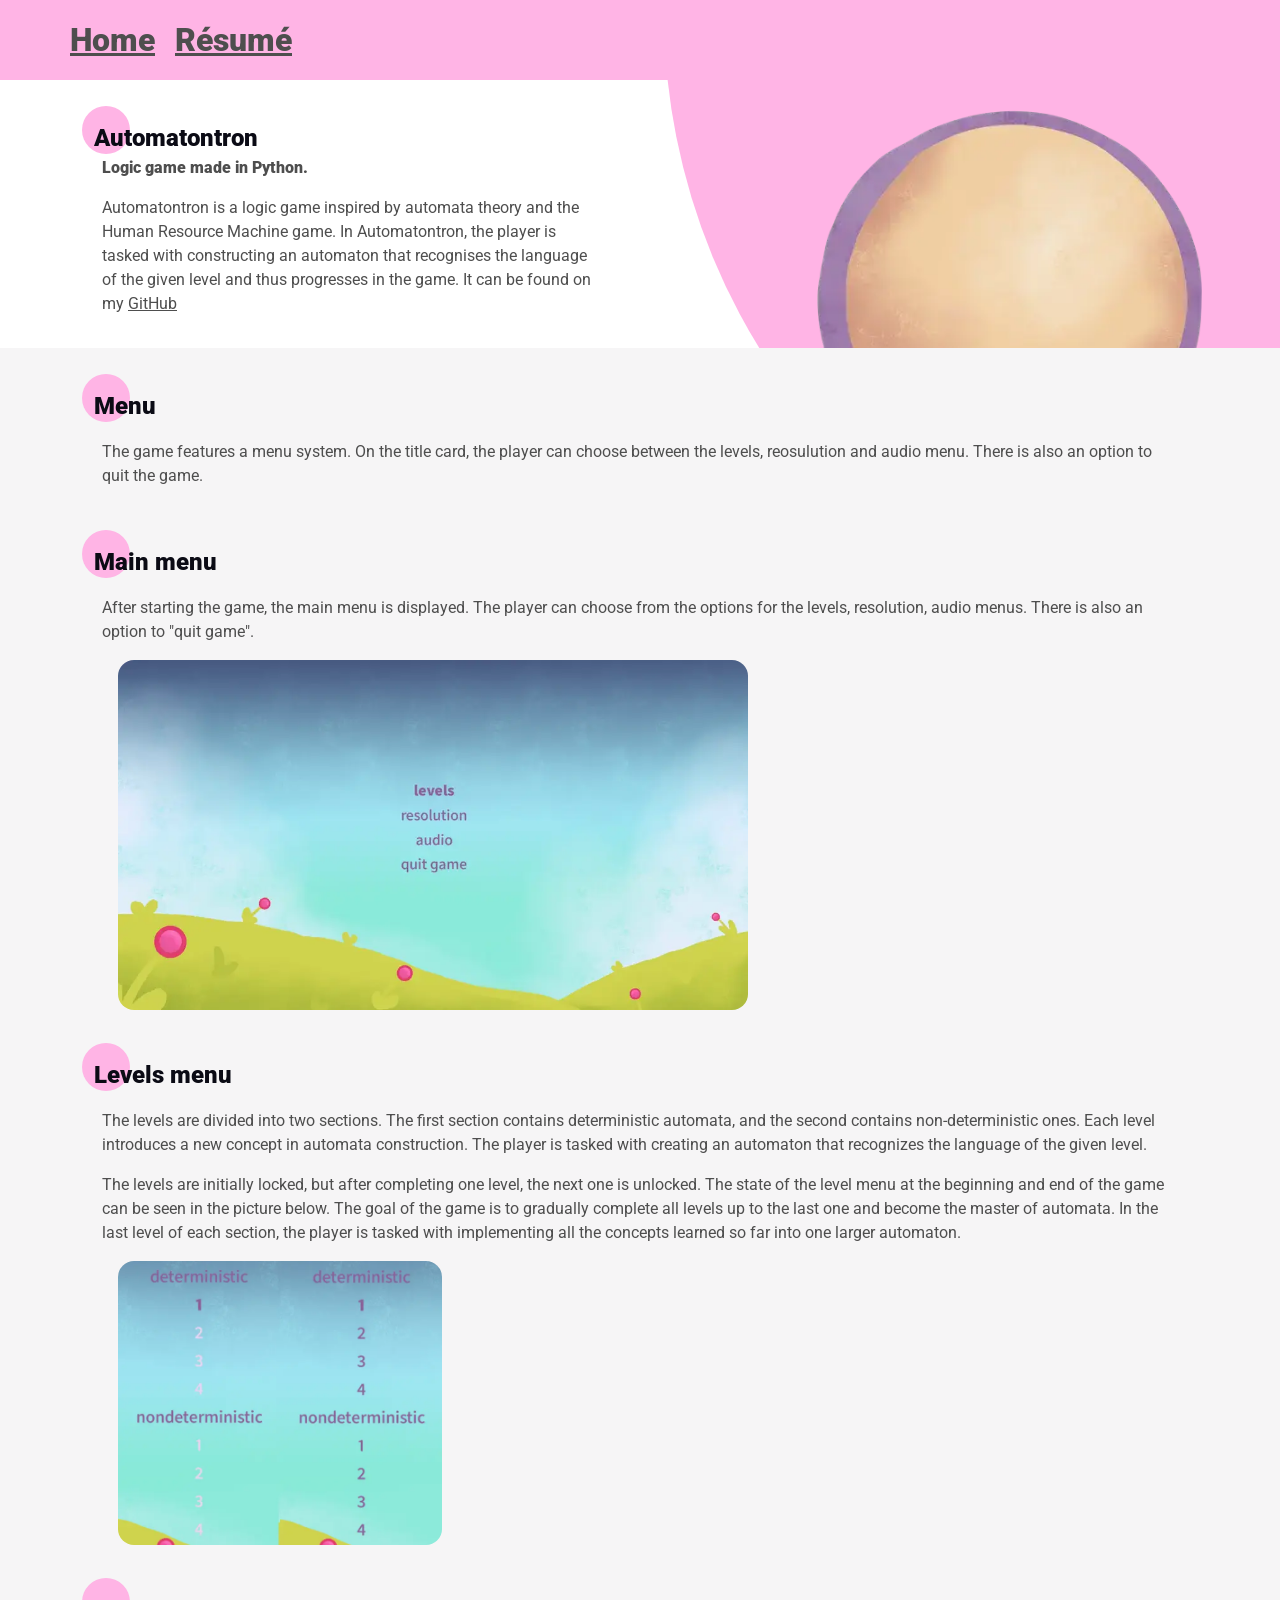
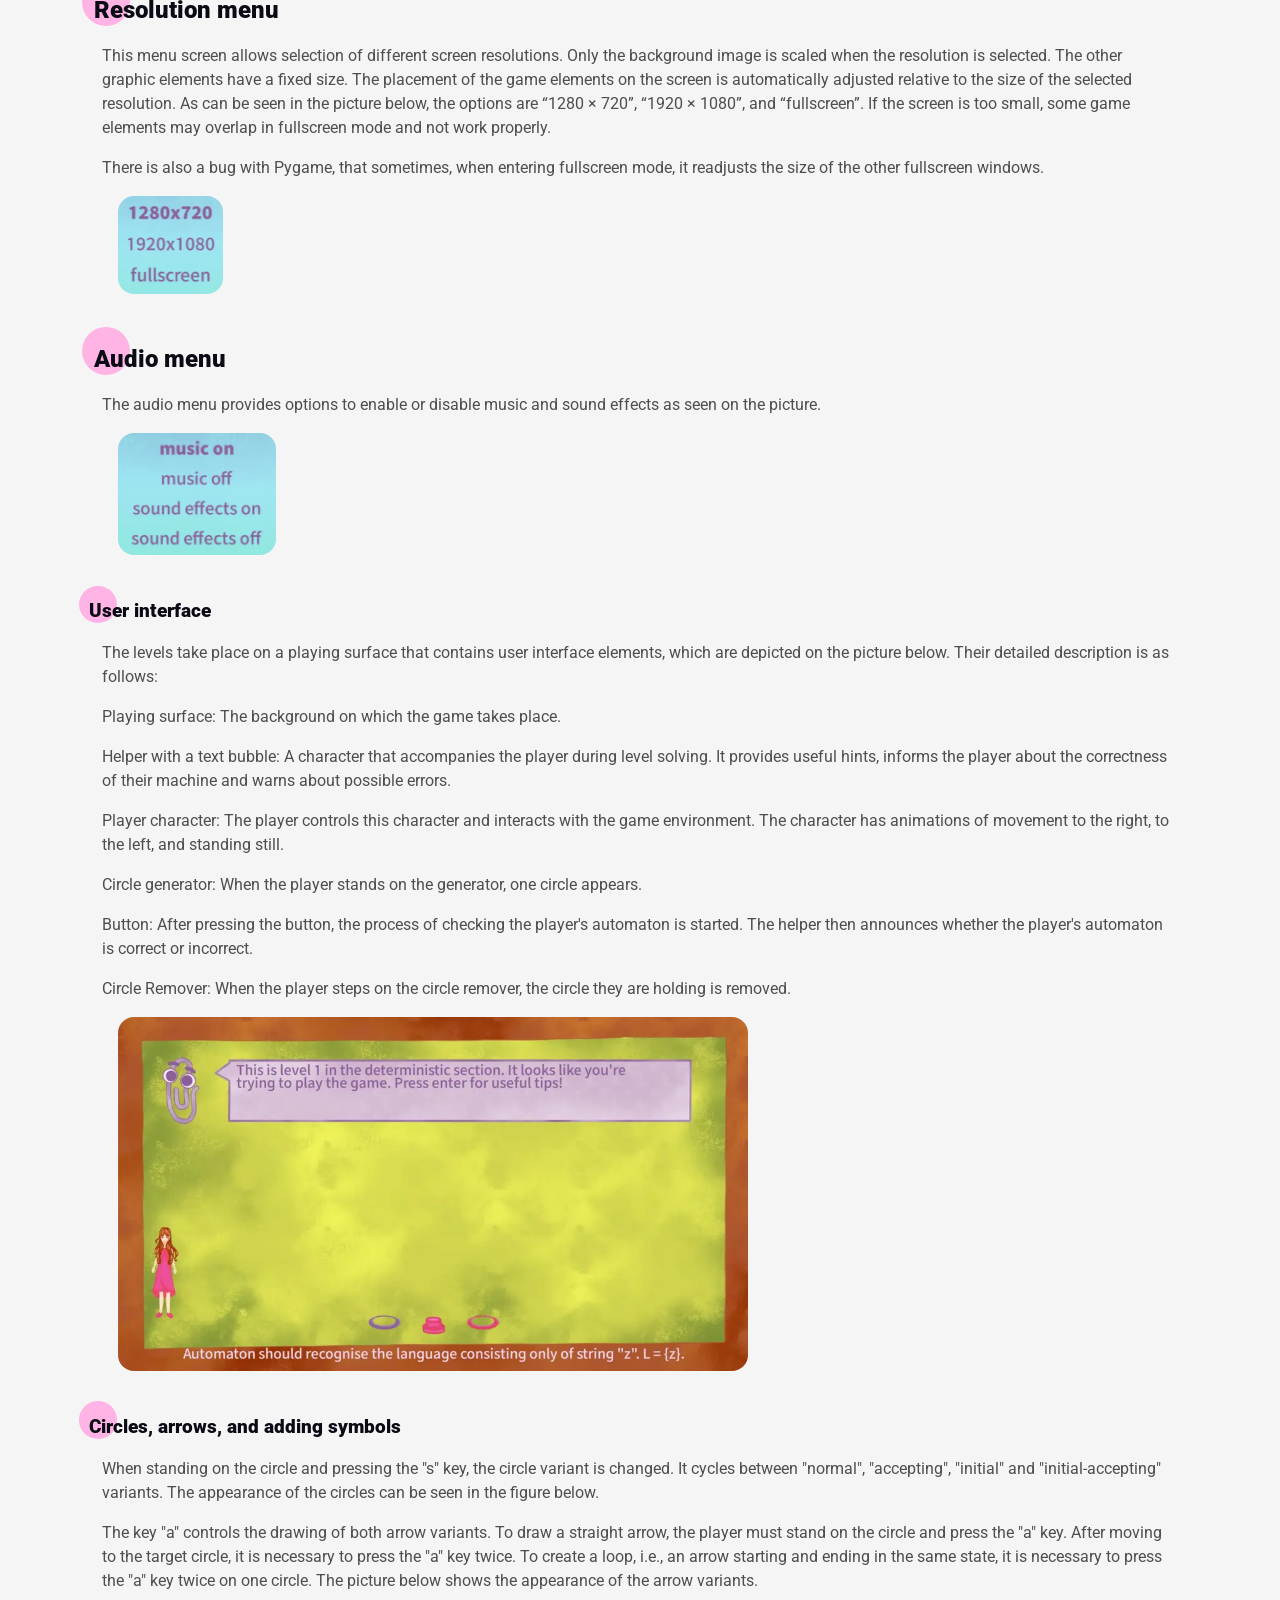
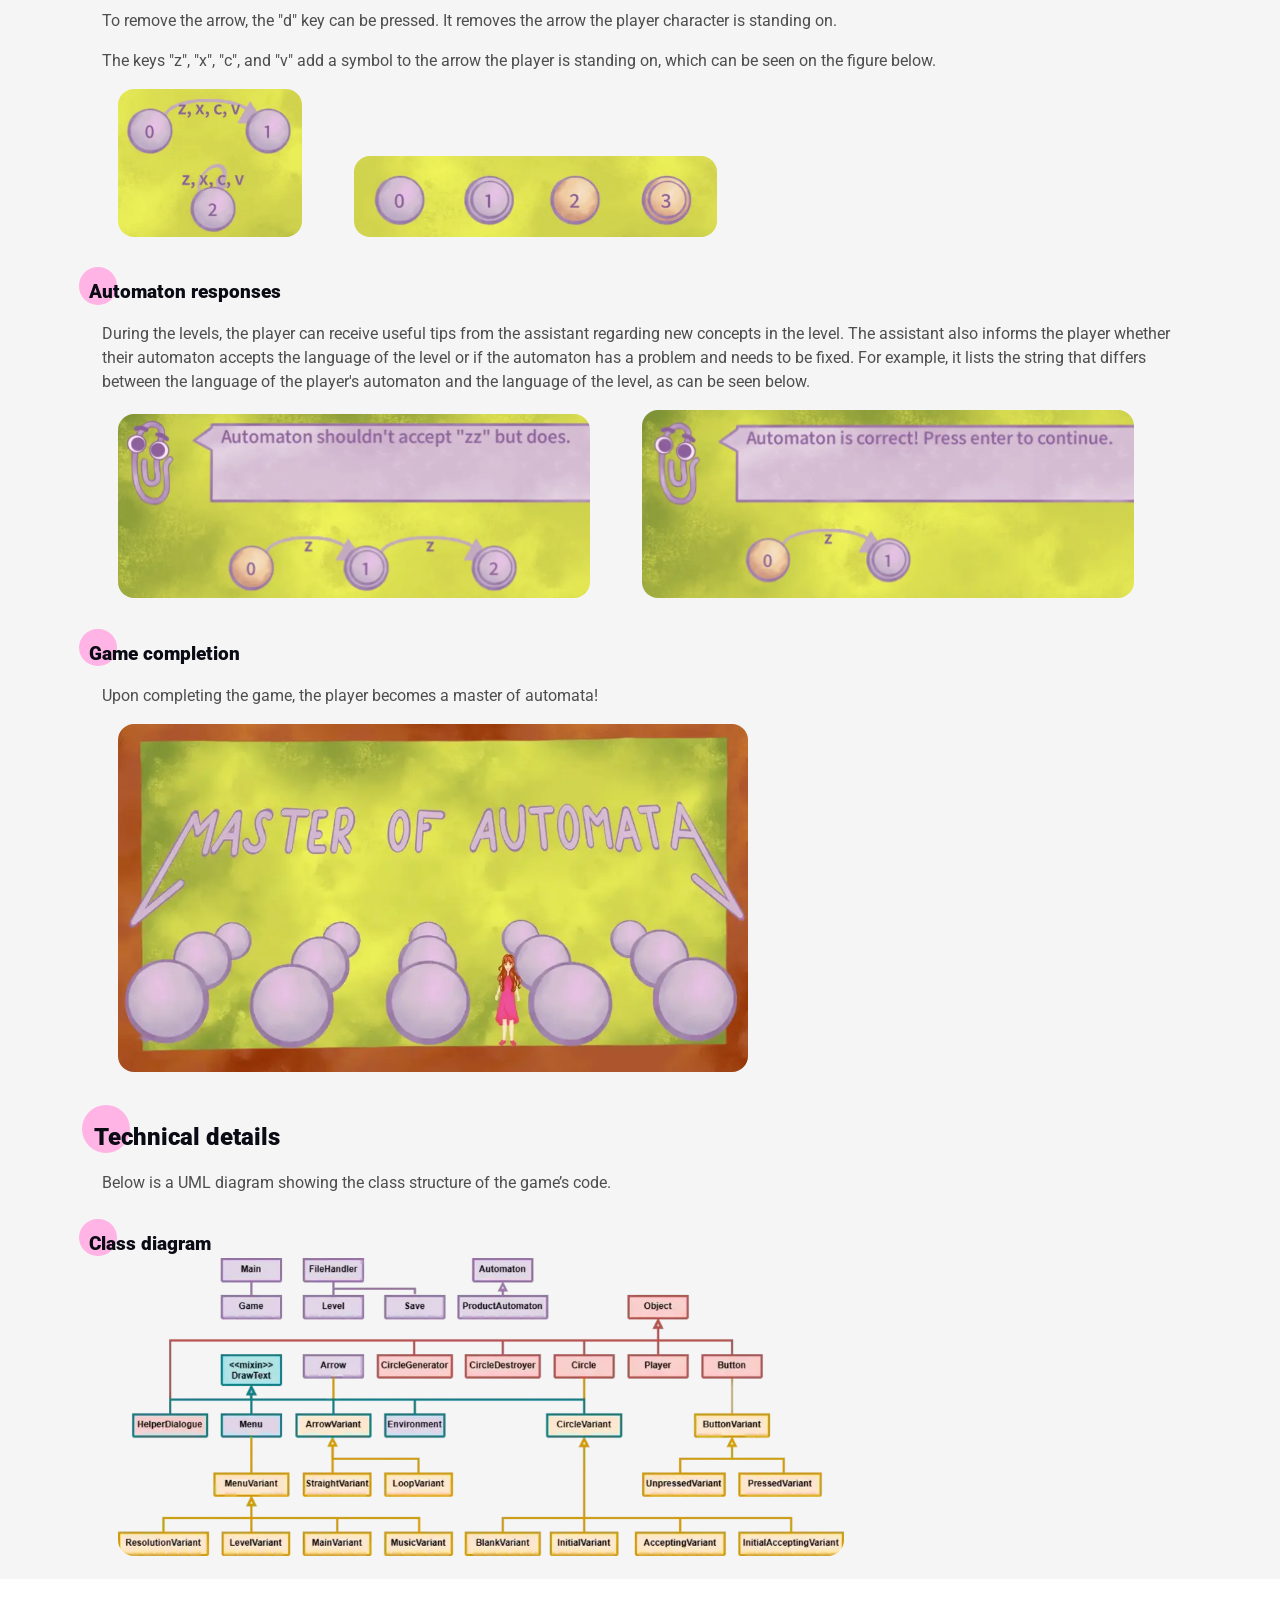
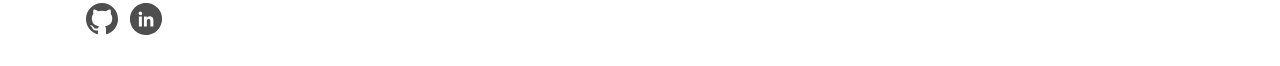
==== automatontron.html @ d9115294 "Divide assets to their own folders" ====
<!DOCTYPE html>
<html lang="en">
    <head>
        <link rel="stylesheet" href="style.css">
        <meta charset="UTF-8">
        <meta http-equiv="X-UA-Compatible" content="IE=edge">
        <meta name="viewport" content="width=device-width, initial-scale=1.0">
        <meta name="description" content="Portfolio website created to showcase my projects.">
        <link rel="icon" href="assets/profile-picture.webp">
        <title>Zuzana Žemličková | Portfolio</title>
    </head>

    <body>
        <header class="accent-color--primary section">
            <div class="justify-left section-width">
                <a href="index.html" class="link big-text padded-text-right thick-text">Home</a>
                <a href="Zuzana_Žemličková_Résumé.pdf" class="link big-text padded-text-right thick-text">Résumé</a>
            </div>
        </header>
        
        <main class="background-color--secondary">
                <section class="background-color--primary overflow-stopper">
                <div class="flex section-width">
                    <div class="half display-contents">
                        <h2 class="title">Automatontron</h2>
                        <span class="coloured-text thick-text padded-text-horizontal">Logic game made in Python.</span>
                        <p class="padded-text-horizontal">
                            Automatontron is a logic game inspired by automata theory and the Human Resource Machine game.
                            In Automatontron, the player is tasked with constructing an automaton that recognises the language of the given level and thus progresses in the game.
                            It can be found on my 
                                <a class="link" href="https://github.com/ZuZanaZZ/Automatontron">GitHub
                            </a>
                        </p>
                    </div>
                    <div class="big-circle flex-reverse half display-none">
                        <img class="upper--part__picture" alt="cicrcle initial" src="assets/automatontron/circle_initial.webp">
                    </div>
                </div>
            </section>
            
            <div class="flex flex-vertical section-width">
                <section>
                    <h2 class="title">Menu</h2>
                    <p class="padded-text-horizontal">The game features a menu system.
                        On the title card, the player can choose between the levels, reosulution and audio menu.
                        There is also an option to quit the game.
                    </p>
                </section>

                <section>
                    <h2 class="title">Main menu</h2>
                    <p class="padded-text-horizontal">
                        After starting the game, the main menu is displayed. 
                        The player can choose from the options for the levels, resolution, audio menus.
                        There is also an option to "quit game".
                    </p>
                    <img class="big-img" width="630" height="350" alt="main menu" src="assets/automatontron/main_menu.webp">
                </section>

                <section>
                    <h2 class="title">Levels menu</h2>
                    <p class="padded-text-horizontal">
                        The levels are divided into two sections.
                        The first section contains deterministic automata, and the second contains non-deterministic ones.
                        Each level introduces a new concept in automata construction.
                        The player is tasked with creating an automaton that recognizes the language of the given level.
                    </p>
                    <p class="padded-text-horizontal">
                        The levels are initially locked, but after completing one level, the next one is unlocked.
                        The state of the level menu at the beginning and end of the game can be seen in the picture below.
                        The goal of the game is to gradually complete all levels up to the last one and become the master of automata.
                        In the last level of each section, the player is tasked with implementing all the concepts learned so far into one larger automaton.
                    </p>
                    <img class="big-img" width="324" height="284" alt="level menu" src="assets/automatontron/level_menu.webp">
                </section>

                <section>
                    <h2 class="title">Resolution menu</h2>
                    <p class="padded-text-horizontal">
                        This menu screen allows selection of different screen resolutions.
                        Only the background image is scaled when the resolution is selected.
                        The other graphic elements have a fixed size.
                        The placement of the game elements on the screen is automatically adjusted relative to the size of the selected resolution.
                        As can be seen in the picture below, the options are “1280 × 720”, “1920 × 1080”, and “fullscreen”.
                        If the screen is too small, some game elements may overlap in fullscreen mode and not work properly.
                    </p>
                    <p class="padded-text-horizontal">
                        There is also a bug with Pygame, that sometimes, when entering fullscreen mode, it readjusts the size of the other fullscreen windows.
                    </p>
                    <img class="medium-img" width="105" height="98" alt="resolution menu" src="assets/automatontron/resolution_menu.webp">
                </section>

                <section>
                <h2 class="title">Audio menu</h2>
                    <p class="padded-text-horizontal">
                        The audio menu provides options to enable or disable music and sound effects as seen on the picture.
                    </p>
                    <img class="medium-img" width="158" height="122" alt="audio menu" src="assets/automatontron/audio_menu.webp">
                </section>

                <section>
                    <h3 class="title">User interface</h3>
                    <p class="padded-text-horizontal">
                        The levels take place on a playing surface that contains user interface elements, which are depicted on the picture below. 
                        Their detailed description is as follows:
                    </p>    
                    <p class="padded-text-horizontal">
                        Playing surface: The background on which the game takes place.
                    </p>
                    <p class="padded-text-horizontal">
                        Helper with a text bubble: A character that accompanies the player during level solving. 
                        It provides useful hints, informs the player about the correctness of their machine and warns about possible errors.
                    </p>
                    <p class="padded-text-horizontal"> 
                        Player character: The player controls this character and interacts with the game environment.
                        The character has animations of movement to the right, to the left, and standing still.
                    </p>
                    <p class="padded-text-horizontal">
                        Circle generator: When the player stands on the generator, one circle appears.
                    </p>
                    <p class="padded-text-horizontal">
                        Button: After pressing the button, the process of checking the player's automaton is started.
                        The helper then announces whether the player's automaton is correct or incorrect.
                    </p>
                    <p class="padded-text-horizontal">
                        Circle Remover: When the player steps on the circle remover, the circle they are holding is removed.
                    </p>
                    <img class="big-img" width="630" height="354" alt="level ui elements" src="assets/automatontron/level_ui_elements.webp">
                </section>

                <section>
                    <h3 class="title">Circles, arrows, and adding symbols</h3>
                    <p class="padded-text-horizontal">
                        When standing on the circle and pressing the "s" key, the circle variant is changed.
                        It cycles between "normal", "accepting", "initial" and "initial-accepting" variants.
                        The appearance of the circles can be seen in the figure below.
                    </p>
                    <p class="padded-text-horizontal">    
                        The key "a" controls the drawing of both arrow variants.
                        To draw a straight arrow, the player must stand on the circle and press the "a" key.
                        After moving to the target circle, it is necessary to press the "a" key twice.
                        To create a loop, i.e., an arrow starting and ending in the same state, it is necessary to press the "a" key twice on one circle.
                        The picture below shows the appearance of the arrow variants.
                    </p>
                    <p class="padded-text-horizontal">
                        To remove the arrow, the "d" key can be pressed.
                        It removes the arrow the player character is standing on.
                    </p>
                    <p class="padded-text-horizontal">
                        The keys "z", "x", "c", and "v" add a symbol to the arrow the player is standing on, which can be seen on the figure below.
                    </p>
                    <img class="medium-img" width="184" height="148" alt="arrow variants with symbols" src="assets/automatontron/arrow_variants_with_symbols.webp">
                    <img class="big-img" width="363" height="81" alt="circle variants" src="assets/automatontron/circle_variants.webp">
                </section>

                <section>
                    <h3 class="title">Automaton responses</h3>
                    <p class="padded-text-horizontal">
                        During the levels, the player can receive useful tips from the assistant regarding new concepts in the level.
                        The assistant also informs the player whether their automaton accepts the language of the level or if the automaton has a problem and needs to be fixed.
                        For example, it lists the string that differs between the language of the player's automaton and the language of the level, as can be seen below.
                    </p>
                    <img class="big-img" width="472" height="184" alt="automaton doesnt accept" src="assets/automatontron/automaton_doesnt_accept.webp">
                    <img class="big-img" width="492" height="188" alt="automaton accepts" src="assets/automatontron/automaton_accepts.webp">
                </section>

                <section>
                    <h3 class="title">Game completion</h3>
                    <p class="padded-text-horizontal">
                        Upon completing the game, the player becomes a master of automata!
                    </p>
                    <img class="big-img" width="630" height="348" alt="game completion" src="assets/automatontron/game_completion.webp">
                </section>

                <section>
                    <h2 class="title">Technical details</h2>
                    <p class="padded-text-horizontal">
                        Below is a UML diagram showing the class structure of the game’s code.
                    </p>
                    <h3 class="title">Class diagram</h3>
                    <img class="big-img" width="726" height="298" alt="class diagram" src="assets/automatontron/class_diagram.webp">
                </section>
            </div>
        </main>
            
        <footer class="section-width footer">
            <div class="flex">
                <div>
                    <a href="https://github.com/ZuZanaZZ">
                        <img class="icon small-img" alt="github logo" src="assets/github-logo.svg"></a>
                    <a href="https://www.linkedin.com/in/zuzana-žemličková/">
                        <img class="icon small-img" alt="linkedin logo" src="assets/linkedin-logo.svg"></a>
                </div>
            </div>
        </footer>
    </body>
</html>
---- style.css ----
/*colors*/
:root{
    --background-color--primary: #f6f5f6;
    --background-color--secondary: white;
    --accent-color--primary: #ffb4e5;
    --accent-color--secondary: #dedbde;
    --text-color--title: #0b0b15;   
    --text-color--text: #4e4e4e;
}

/*font*/
@font-face {
    font-family: "Roboto";
    font-display: swap;
    src: url(assets/other/Roboto-VariableFont_wdth\,wght.ttf);
}

/*site*/
.background-color--primary{
    background-color: var(--background-color--secondary);
}

.background-color--secondary{
    background-color: var(--background-color--primary);
} 

.accent-color--primary{
    background-color: var(--accent-color--primary);
}

.section-width{
    max-width: 1140px;
    margin: auto;
}

body, textarea{
    font-family: "Roboto", sans-serif;
    line-height: 1.5;
    font-weight: 400;
    margin: 0;
    padding: 0;
}

.big-img, .medium-img{
    border-radius: 1em;
    margin-left: 3em;
}

/*font*/
p, a, address, span, li{
    color: var(--text-color--text);
}

h1{
    font-size: 4em;
    margin: 0;
    font-weight: 900;
}

h2, h3{
    color: var(--text-color--title);
    font-weight: 900;
}

.padded-text-vertical{
    padding: 1em 0;
}

.padded-text-horizontal{
    padding: 0 2em;
}

.padded-text-right{
    padding-right: 0.5em;
}

.big-text{
    font-size: 2em;
}

.small-text{
    font-size: 0.9em;
}

.thick-text{
    font-weight: 900;
}

.text-center{
    text-align: center;
    margin: 0;
}

/*lists*/
ul{
    margin: 0;
}

li{
    margin-left: 1em;
}

.list-title{
    position: relative;
    font-weight: 400;
    font-size: medium;
    padding-left: 2em;
    margin: 0;
    color: var(--text-color--text);
}

/*circles*/
.avatar-circle{
    background-color: var(--accent-color--primary);
    border-radius: 50%;
}

.big-circle{
    position:relative;
    z-index: 1;
}

.big-circle::before{
    content: "";
    background-color: var(--accent-color--primary);
    width: 80em;
    height: 80em;
    display: inline-block;
    position: absolute;
    z-index: -1;
    bottom: -20em;
    left: 1em;
    border-radius: 50%; 
}

.overflow-stopper{
    position: relative;
    overflow: hidden;
}

.card-circle{
    padding: 1em;
    z-index: 1;
}

.card-circle::before{
    content: "";
    background-color: var(--accent-color--primary);
    width: 11em;
    height: 11em;
    display: inline-block;
    position: absolute;
    z-index: -1;
    left: -2em;
    border-radius: 50%; 
}

/*titles*/
.title{
    position: relative;
    z-index: 1;
    padding: 1em 1em 0 1em;
    margin: 0;
    font-weight: 900;
}

.title::before{
    content: "";
    background-color: var(--accent-color--primary);
    width: 2em;
    height: 2em;
    display: inline-block;
    position: absolute;
    z-index: -1;
    bottom: 0.1em;
    left: 0.5em;
    border-radius: 50%;
}


/*icons*/
.icon:hover{
    background-color: var(--accent-color--secondary);
    transition: background-color 0.2s;
    border-radius: 50%;
}

.icon:active{
    background-color: var(--accent-color--primary);
    transition: background-color 0.2s;
    border-radius: 50%;
}

/*navbar*/
.link{
    text-decoration: underline;
}

.link:hover{
    color: black;
}

.link:active{
    color: var(--text-color--text);
}

/*upper part*/  
.half {
    width: 50%;
}

.box-width-auto{
    width: auto;
    display: block;
}

.upper--part__picture{
    width: 25em;
    border-radius: 1em;
    position: absolute;
    top: 0.5em;
}

.flex-reverse{
    display: flex;
    gap: 1em;
    justify-content: flex-end;
    align-items: flex-end;
}

/*about me*/
.about-me{
    z-index: 1;
}

.about-me-picture{
    width: 10em;
    justify-self: center;
}

.vertical-align{
    align-items: center;
    flex-direction: column;
}

/*my portfolio*/
.grid{
    display: grid;
    margin: 1em;
    gap: 1em;
    grid-template-columns: repeat(auto-fill, minmax(319px, 1fr));
}

.grid-card{
    padding: 1em;
    border-radius: 1em;
    position: relative;
}

.grid-card__title{
    margin-top: 0.5em;
}

.grid-card:hover{
    background-color: var(--accent-color--secondary);
}

.grid-card:active{
    background-color: var(--accent-color--primary);
}

.grid-card--img{
    width: 100%;
    border-radius: 1em;
    height:auto;
}

.grid-card--link{
    content-visibility: hidden;
    position: absolute;
    top: 0;
    bottom: 0;
    left: 0;
    width: 100%;
}

/*education*/
.dividing-line{
    border-right: 1px solid var(--accent-color--primary);
}

.divider-width{
    width: 10em;
}

.flex-vertical{
    display: flex;
    flex-direction: column;
    justify-content: center;
}

.box-width-normal{
    width: 5em;
}

/*hobbies*/
.flex{
    display: flex;
    gap: 1em;
    padding: 1em;
}

.flex-card{
    border-radius: 1em;
    padding: 1em;
    flex: 1;
}
.hobbies-picture{
    height: 5em;
}

/*contact*/
.flex--no-padding{
    display: flex;
}

.small-img{
    height: 2em;
    margin-top: 0.5em;
    margin-bottom: 0.5em;
    margin-right: 0.5em;
    width: 2em;
}

address{
    font-style: normal;
}

/*footer*/
.justify-left{
    flex: none;
    justify-items: left;
    padding: 1em;
}

/*breakpoints: 1200, 960, 560, 360*/
/*extra big*/
@media (min-width: 1200px){ 
    .card-circle::before{
        top: -3.5em;
        right: 11em;
    }

    .box-width-auto{
        display: contents;
    }
}

/*big*/
@media (max-width: 1199px){
    .card-circle::before{
        top: -3.5em;
        right: 9.5em;
    }

    .box-width-auto{
        display: contents;
    }
}

/*medium*/
@media(max-width: 959px){
    .flex{
        flex-direction: column; 
    }

    .flex-horizontal{
        justify-content: center;
    }

    .box-width-auto{
        display: contents;
    }

    .display-none{
        display: none;
    }

    .about-me{
        flex-direction: column;
    }

    .card-circle::before{
        top: -3.5em;
        left: -3em;
    }

    .display-contents{
        display: contents;
    }

    .education-card{
        flex-direction: row;
    }

    .footer{
        flex-direction: row;
    }

    .big-img{
        width: 60%;
        height: 60%;
    }
}

/*small*/
@media (max-width: 559px){
    h1{
        font-size: 3.5em;
        margin: 0;
    }

    .box-width-auto{
        display: grid;
    }

    .education-card{
        flex-direction: column;
    }
    
    .dividing-line{
        display: contents;
    }

    .push{
        display: contents;
    }

    .footer{
        flex-direction: column;
        margin: auto;
        text-align: center;
    }

    .medium-img{
        width: 40%;
        height: 40%;
    }
}
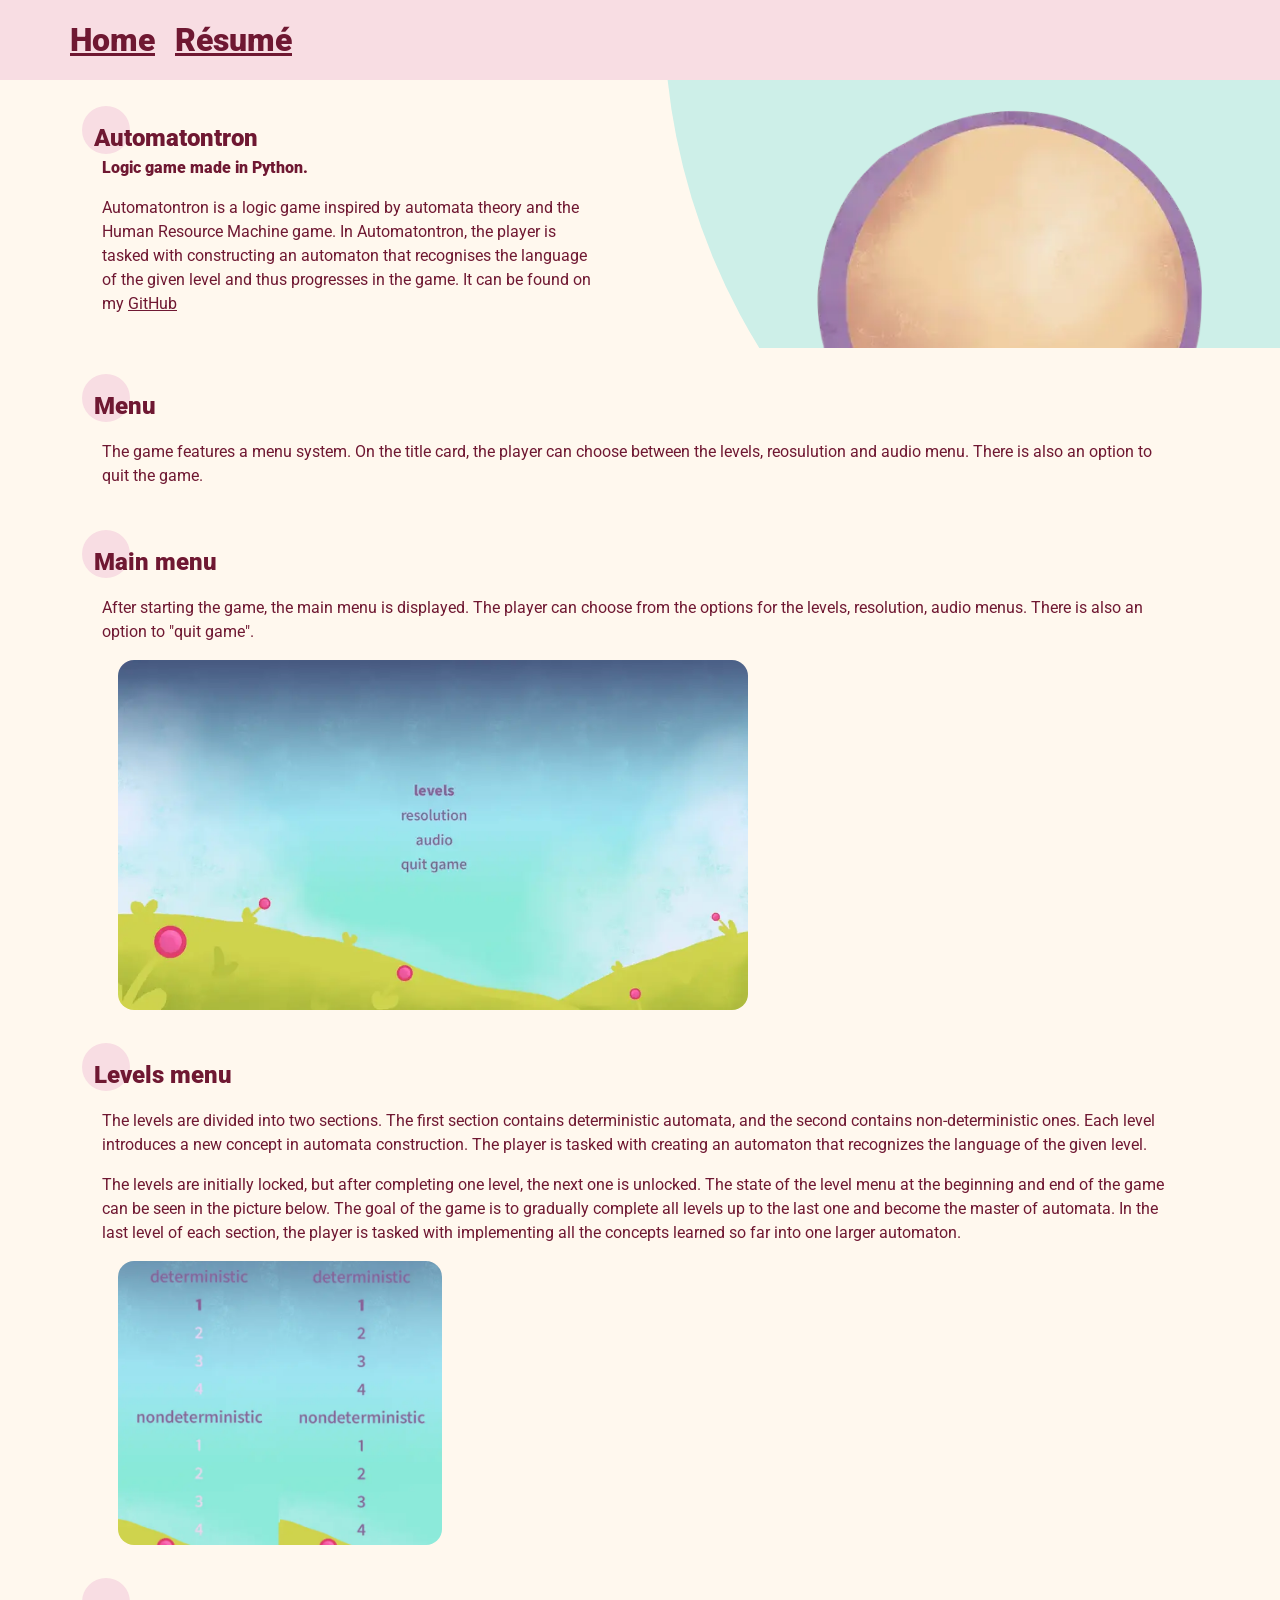
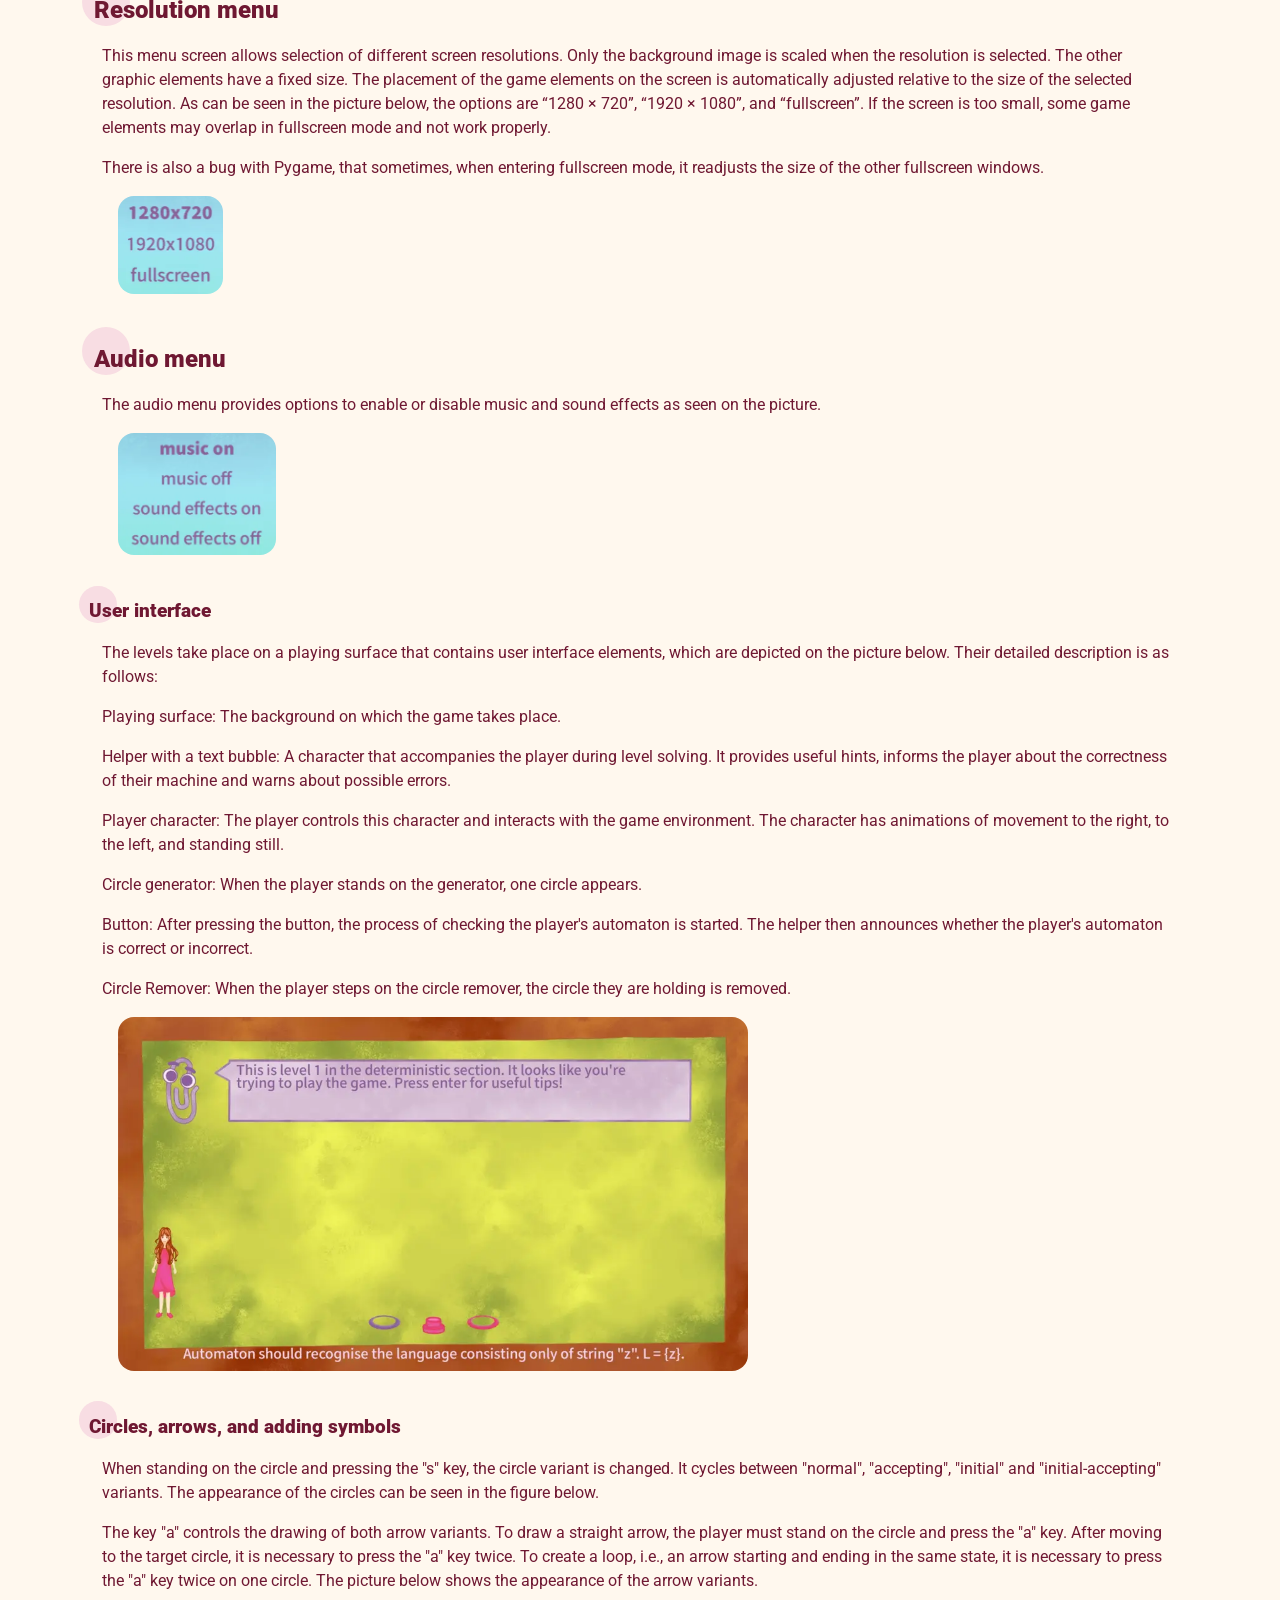
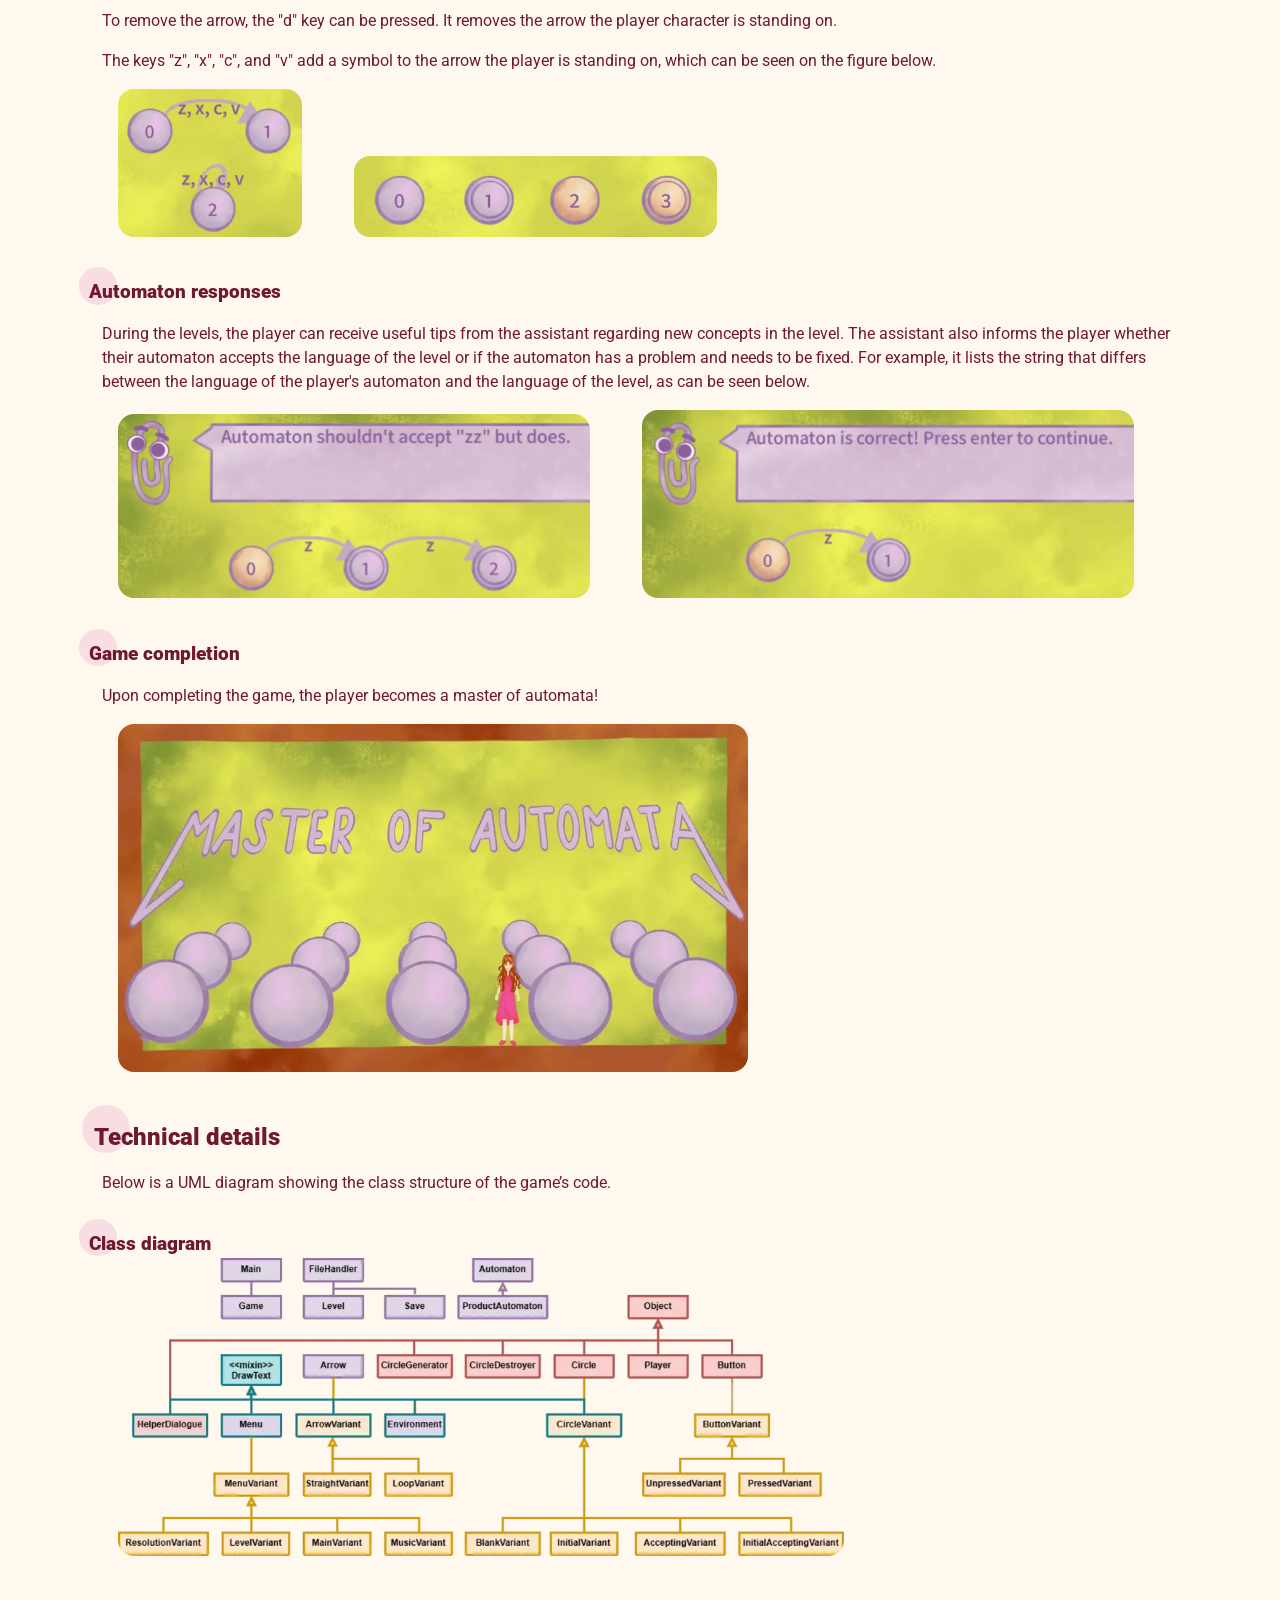
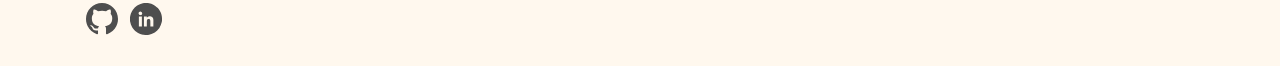
==== commit 1c5a0d2b: "Applying the basic colour palette" ====
--- a/automatontron.html
+++ b/automatontron.html
@@ -6,20 +6,20 @@
         <meta http-equiv="X-UA-Compatible" content="IE=edge">
         <meta name="viewport" content="width=device-width, initial-scale=1.0">
         <meta name="description" content="Portfolio website created to showcase my projects.">
-        <link rel="icon" href="assets/profile-picture.webp">
+        <link rel="icon" href="assets/other/profile-picture.webp">
         <title>Zuzana Žemličková | Portfolio</title>
     </head>
 
-    <body>
+    <body class="background-color--primary">
         <header class="accent-color--primary section">
             <div class="justify-left section-width">
                 <a href="index.html" class="link big-text padded-text-right thick-text">Home</a>
-                <a href="Zuzana_Žemličková_Résumé.pdf" class="link big-text padded-text-right thick-text">Résumé</a>
+                <a href="Zuzana_Zemlickova_Resume.pdf" class="link big-text padded-text-right thick-text">Résumé</a>
             </div>
         </header>
         
-        <main class="background-color--secondary">
-                <section class="background-color--primary overflow-stopper">
+        <main>
+                <section class="overflow-stopper">
                 <div class="flex section-width">
                     <div class="half display-contents">
                         <h2 class="title">Automatontron</h2>
@@ -33,7 +33,7 @@
                         </p>
                     </div>
                     <div class="big-circle flex-reverse half display-none">
-                        <img class="upper--part__picture" alt="cicrcle initial" src="assets/automatontron/circle_initial.webp">
+                        <img class="upper--part__picture" alt="circle initial from the game Automatontron" src="assets/automatontron/circle_initial.webp">
                     </div>
                 </div>
             </section>
@@ -178,7 +178,7 @@
                         Below is a UML diagram showing the class structure of the game’s code.
                     </p>
                     <h3 class="title">Class diagram</h3>
-                    <img class="big-img" width="726" height="298" alt="class diagram" src="assets/automatontron/class_diagram.webp">
+                    <img class="big-img" width="726" height="298" alt="class diagram of Automatontron" src="assets/automatontron/class_diagram.webp">
                 </section>
             </div>
         </main>
@@ -187,9 +187,9 @@
             <div class="flex">
                 <div>
                     <a href="https://github.com/ZuZanaZZ">
-                        <img class="icon small-img" alt="github logo" src="assets/github-logo.svg"></a>
+                        <img class="icon small-img" alt="github logo" src="assets/other/github-logo.svg"></a>
                     <a href="https://www.linkedin.com/in/zuzana-žemličková/">
-                        <img class="icon small-img" alt="linkedin logo" src="assets/linkedin-logo.svg"></a>
+                        <img class="icon small-img" alt="linkedin logo" src="assets/other/linkedin-logo.svg"></a>
                 </div>
             </div>
         </footer>
--- a/style.css
+++ b/style.css
@@ -1,11 +1,9 @@
 /*colors*/
 :root{
-    --background-color--primary: #f6f5f6;
-    --background-color--secondary: white;
-    --accent-color--primary: #ffb4e5;
-    --accent-color--secondary: #dedbde;
-    --text-color--title: #0b0b15;   
-    --text-color--text: #4e4e4e;
+    --background-color--primary: #FFF8EE;
+    --accent-color--primary: #F8DDE3;
+    --accent-color--secondary: #CDEFE8;
+    --text-color: #6F1832;   
 }
 
 /*font*/
@@ -17,12 +15,8 @@
 
 /*site*/
 .background-color--primary{
-    background-color: var(--background-color--secondary);
-}
-
-.background-color--secondary{
     background-color: var(--background-color--primary);
-} 
+}
 
 .accent-color--primary{
     background-color: var(--accent-color--primary);
@@ -48,17 +42,18 @@
 
 /*font*/
 p, a, address, span, li{
-    color: var(--text-color--text);
+    color: var(--text-color);
 }
 
 h1{
+    color: var(--text-color);
     font-size: 4em;
     margin: 0;
     font-weight: 900;
 }
 
 h2, h3{
-    color: var(--text-color--title);
+    color: var(--text-color);
     font-weight: 900;
 }
 
@@ -76,10 +71,6 @@
 
 .big-text{
     font-size: 2em;
-}
-
-.small-text{
-    font-size: 0.9em;
 }
 
 .thick-text{
@@ -106,12 +97,12 @@
     font-size: medium;
     padding-left: 2em;
     margin: 0;
-    color: var(--text-color--text);
+    color: var(--text-color);
 }
 
 /*circles*/
 .avatar-circle{
-    background-color: var(--accent-color--primary);
+    background-color: var(--accent-color--secondary);
     border-radius: 50%;
 }
 
@@ -122,7 +113,7 @@
 
 .big-circle::before{
     content: "";
-    background-color: var(--accent-color--primary);
+    background-color: var(--accent-color--secondary);
     width: 80em;
     height: 80em;
     display: inline-block;
@@ -145,7 +136,7 @@
 
 .card-circle::before{
     content: "";
-    background-color: var(--accent-color--primary);
+    background-color: var(--accent-color--secondary);
     width: 11em;
     height: 11em;
     display: inline-block;
@@ -201,7 +192,7 @@
 }
 
 .link:active{
-    color: var(--text-color--text);
+    color: var(--text-color);
 }
 
 /*upper part*/  
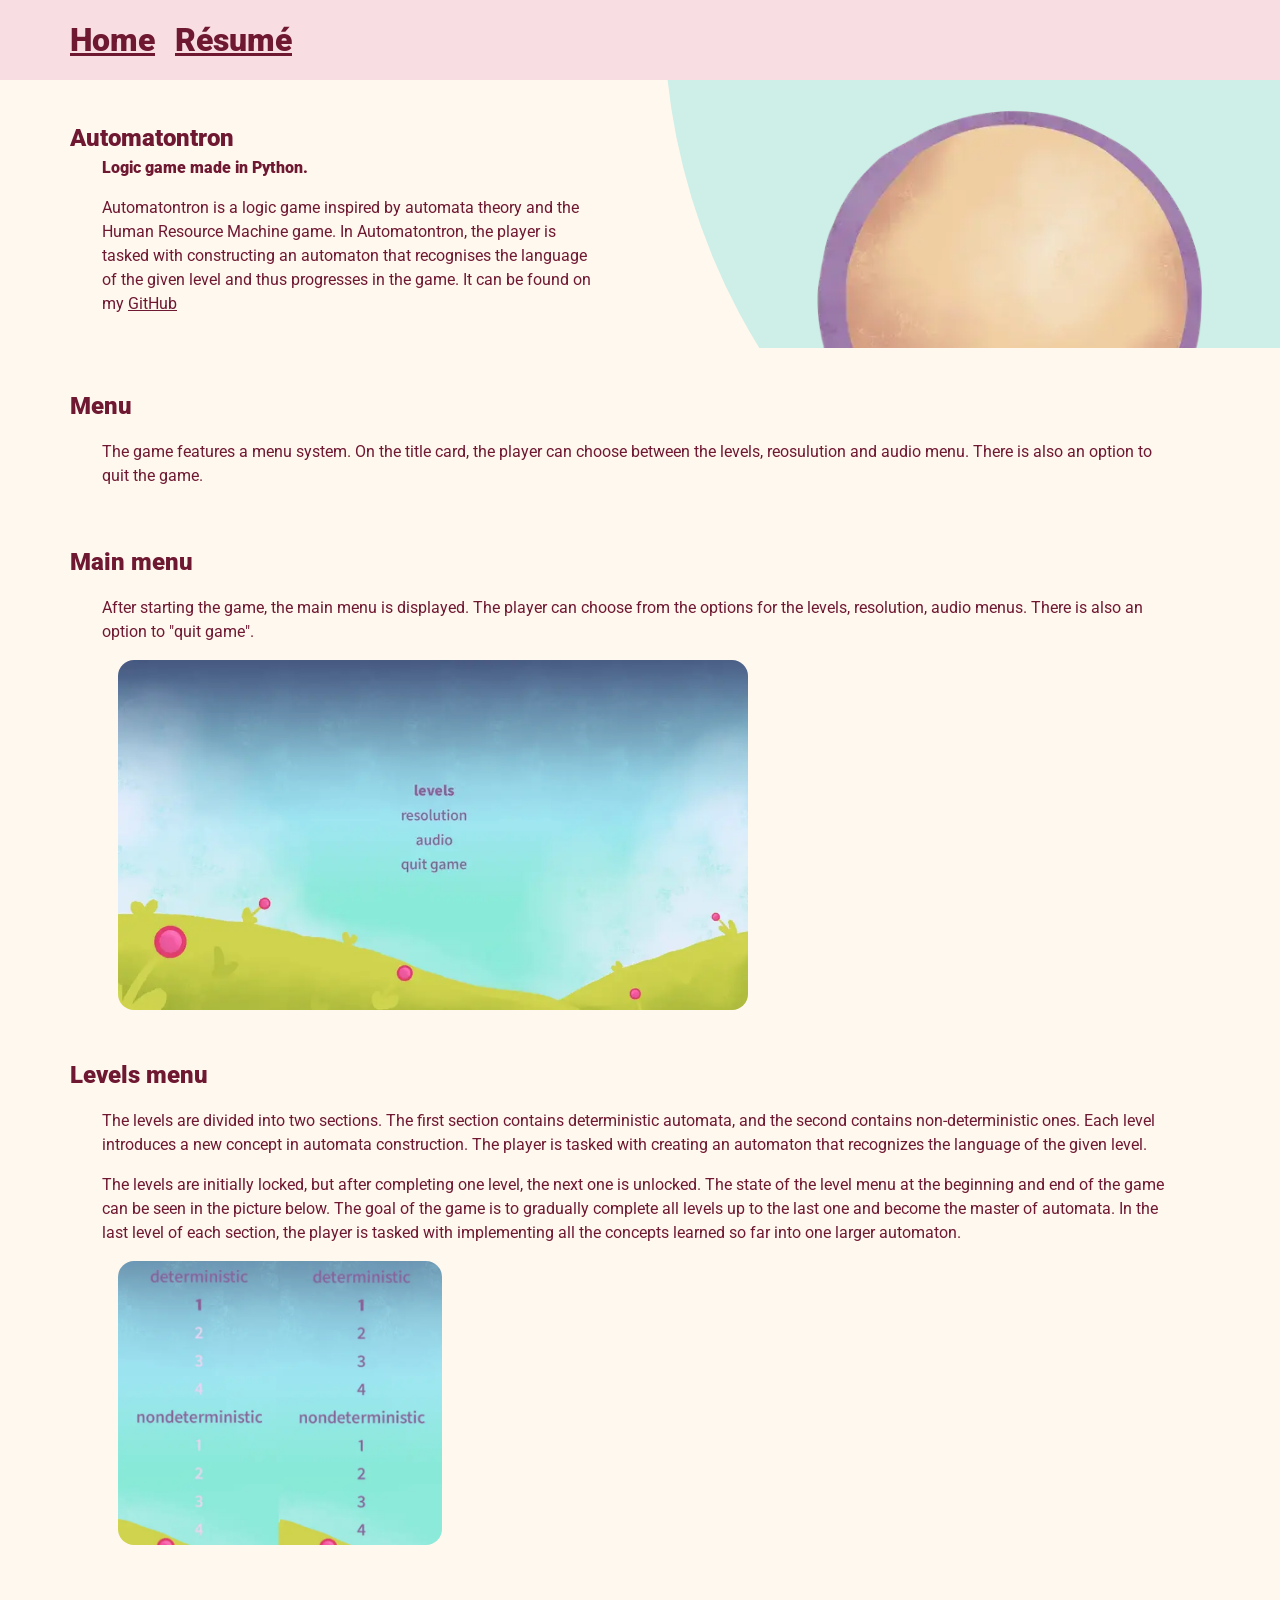
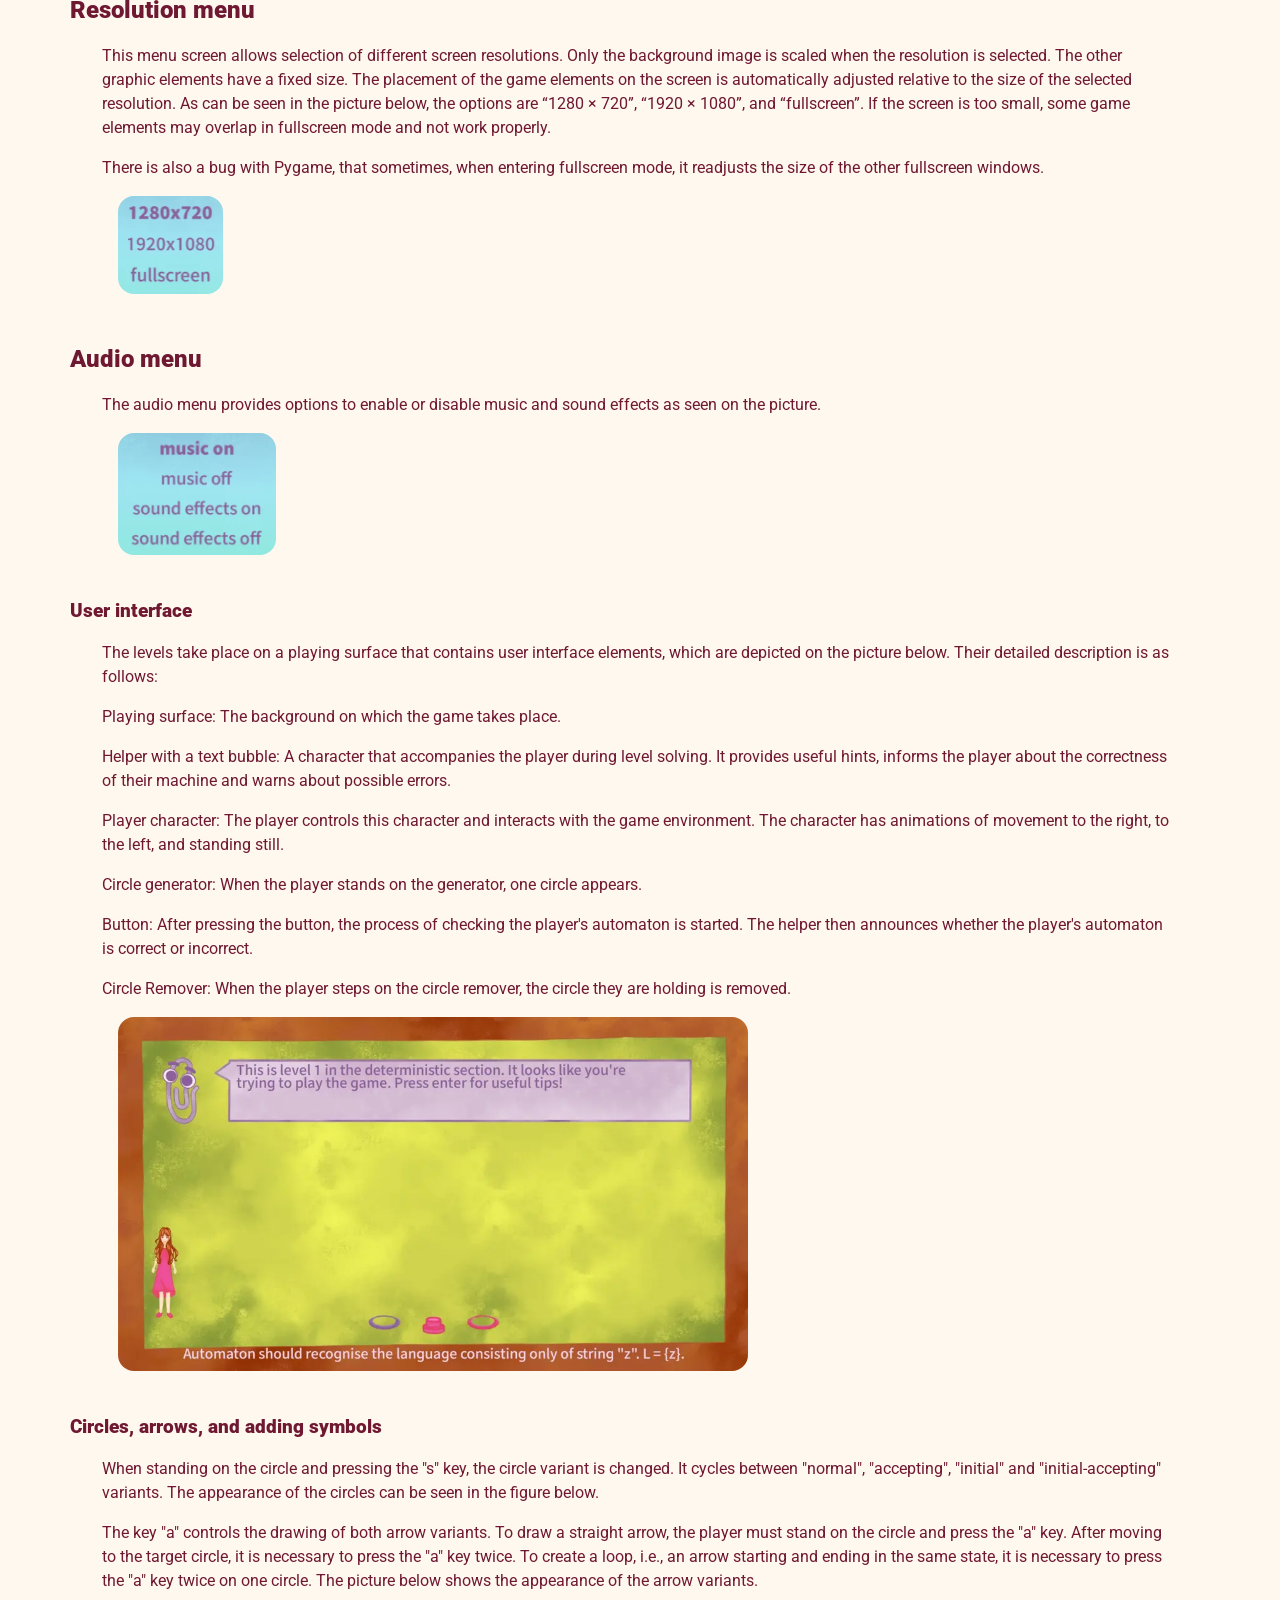
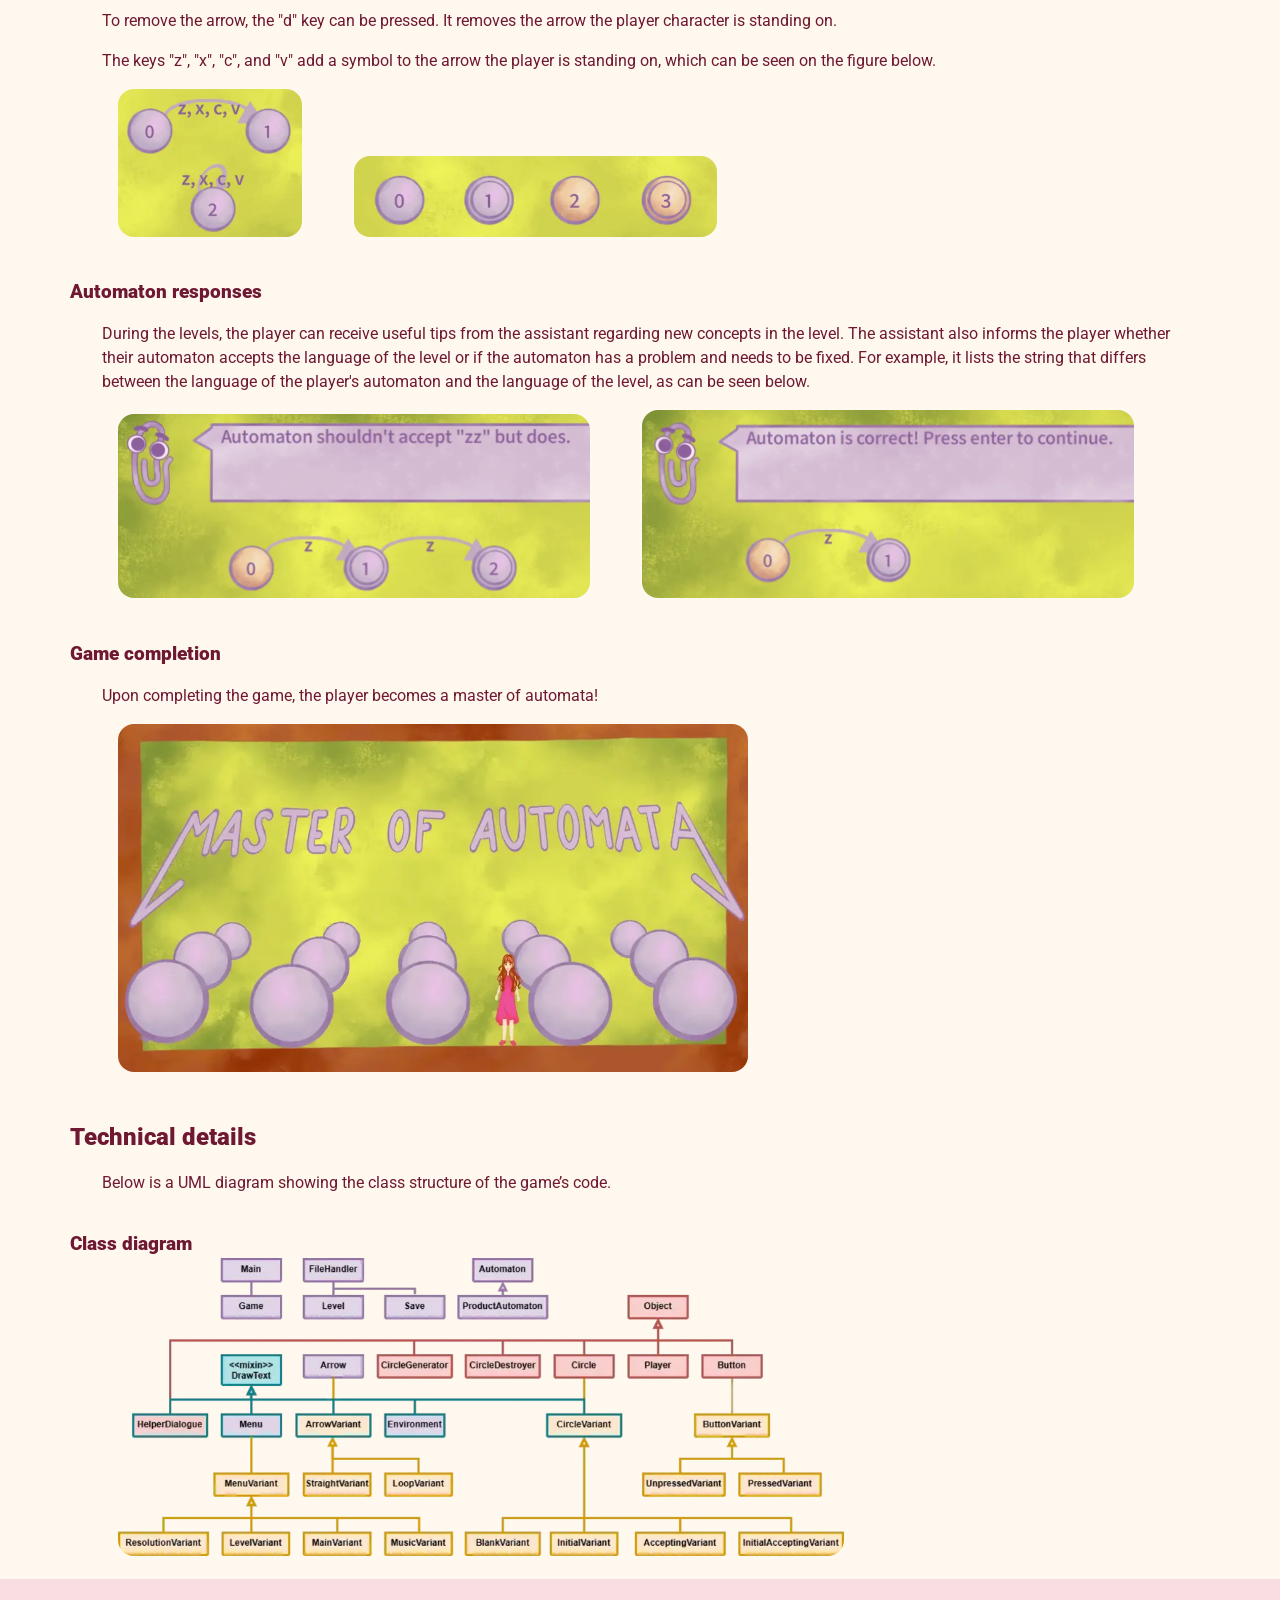
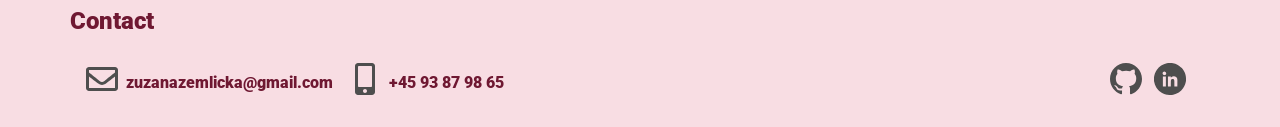
==== commit b5be49e2: "Fix header and footer" ====
--- a/automatontron.html
+++ b/automatontron.html
@@ -12,7 +12,7 @@
 
     <body class="background-color--primary">
         <header class="accent-color--primary section">
-            <div class="justify-left section-width">
+            <div class="section-width padded-text-vertical">
                 <a href="index.html" class="link big-text padded-text-right thick-text">Home</a>
                 <a href="Zuzana_Zemlickova_Resume.pdf" class="link big-text padded-text-right thick-text">Résumé</a>
             </div>
@@ -183,14 +183,25 @@
             </div>
         </main>
             
-        <footer class="section-width footer">
-            <div class="flex">
-                <div>
-                    <a href="https://github.com/ZuZanaZZ">
-                        <img class="icon small-img" alt="github logo" src="assets/other/github-logo.svg"></a>
-                    <a href="https://www.linkedin.com/in/zuzana-žemličková/">
-                        <img class="icon small-img" alt="linkedin logo" src="assets/other/linkedin-logo.svg"></a>
-                </div>
+        <footer class="accent-color--primary footer">
+            <div class="section-width">
+                <h2 class="title circle">Contact</h2>
+                    <div class="flex">
+                        <div class="flex--no-padding">
+                            <img class="small-img" alt="envelope icon" src="assets/other/envelope-regular.svg">
+                            <address class="padded-text-vertical thick-text">zuzanazemlicka@gmail.com</address>
+                        </div>
+                        <div class="flex--no-padding">
+                            <img class="small-img" alt="mobile icon" src="assets/other/mobile-alt-solid.svg">
+                            <address class="padded-text-vertical thick-text">+45 93 87 98 65</address>
+                        </div>
+                        <div class="push">
+                            <a href="https://github.com/ZuZanaZZ">
+                                <img class="icon small-img" alt="github logo" src="assets/other/github-logo.svg"></a>
+                            <a href="https://www.linkedin.com/in/zuzana-žemličková/">
+                                <img class="icon small-img" alt="linkedin logo" src="assets/other/linkedin-logo.svg"></a>
+                        </div>
+                    </div>
             </div>
         </footer>
     </body>
--- a/style.css
+++ b/style.css
@@ -150,22 +150,9 @@
 .title{
     position: relative;
     z-index: 1;
-    padding: 1em 1em 0 1em;
+    padding: 1em 1em 0 0;
     margin: 0;
     font-weight: 900;
-}
-
-.title::before{
-    content: "";
-    background-color: var(--accent-color--primary);
-    width: 2em;
-    height: 2em;
-    display: inline-block;
-    position: absolute;
-    z-index: -1;
-    bottom: 0.1em;
-    left: 0.5em;
-    border-radius: 50%;
 }
 
 
@@ -194,6 +181,7 @@
 .link:active{
     color: var(--text-color);
 }
+
 
 /*upper part*/  
 .half {
@@ -328,10 +316,8 @@
 }
 
 /*footer*/
-.justify-left{
-    flex: none;
-    justify-items: left;
-    padding: 1em;
+.push{
+    margin-left: auto;
 }
 
 /*breakpoints: 1200, 960, 560, 360*/
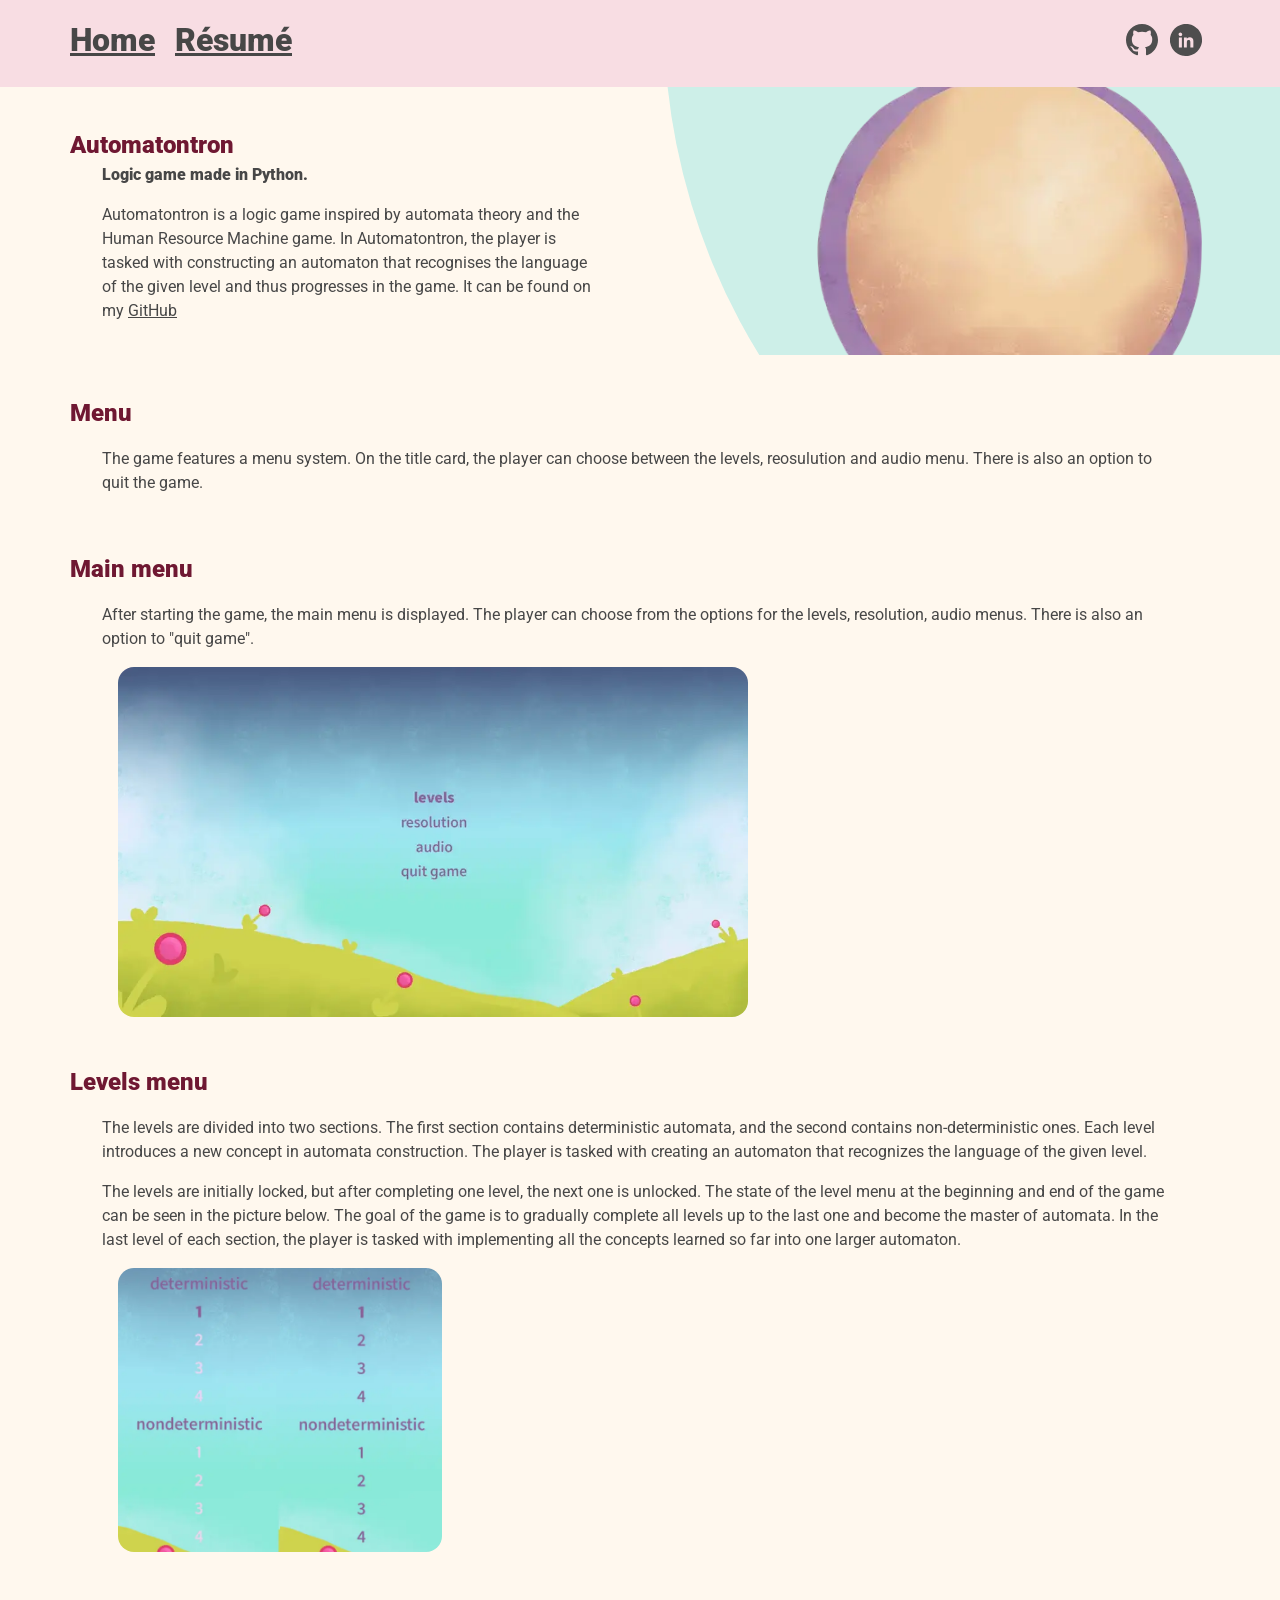
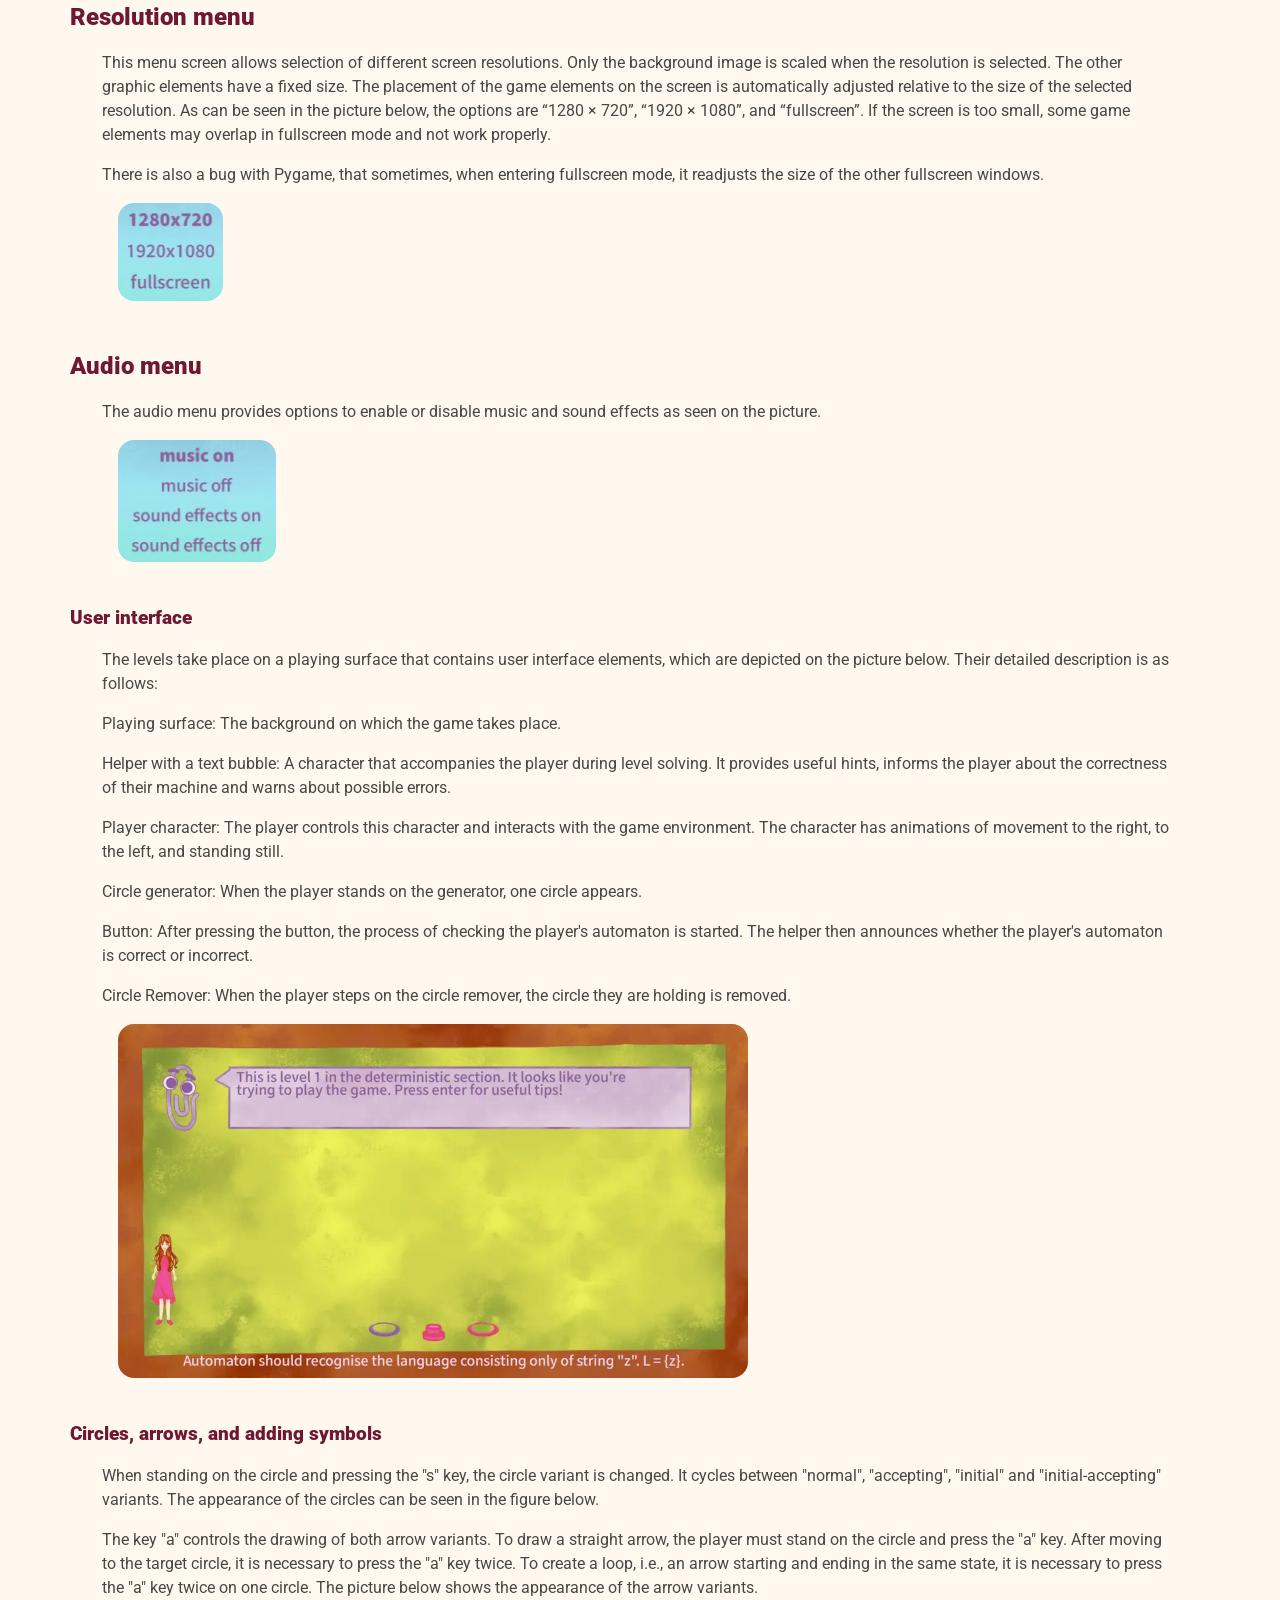
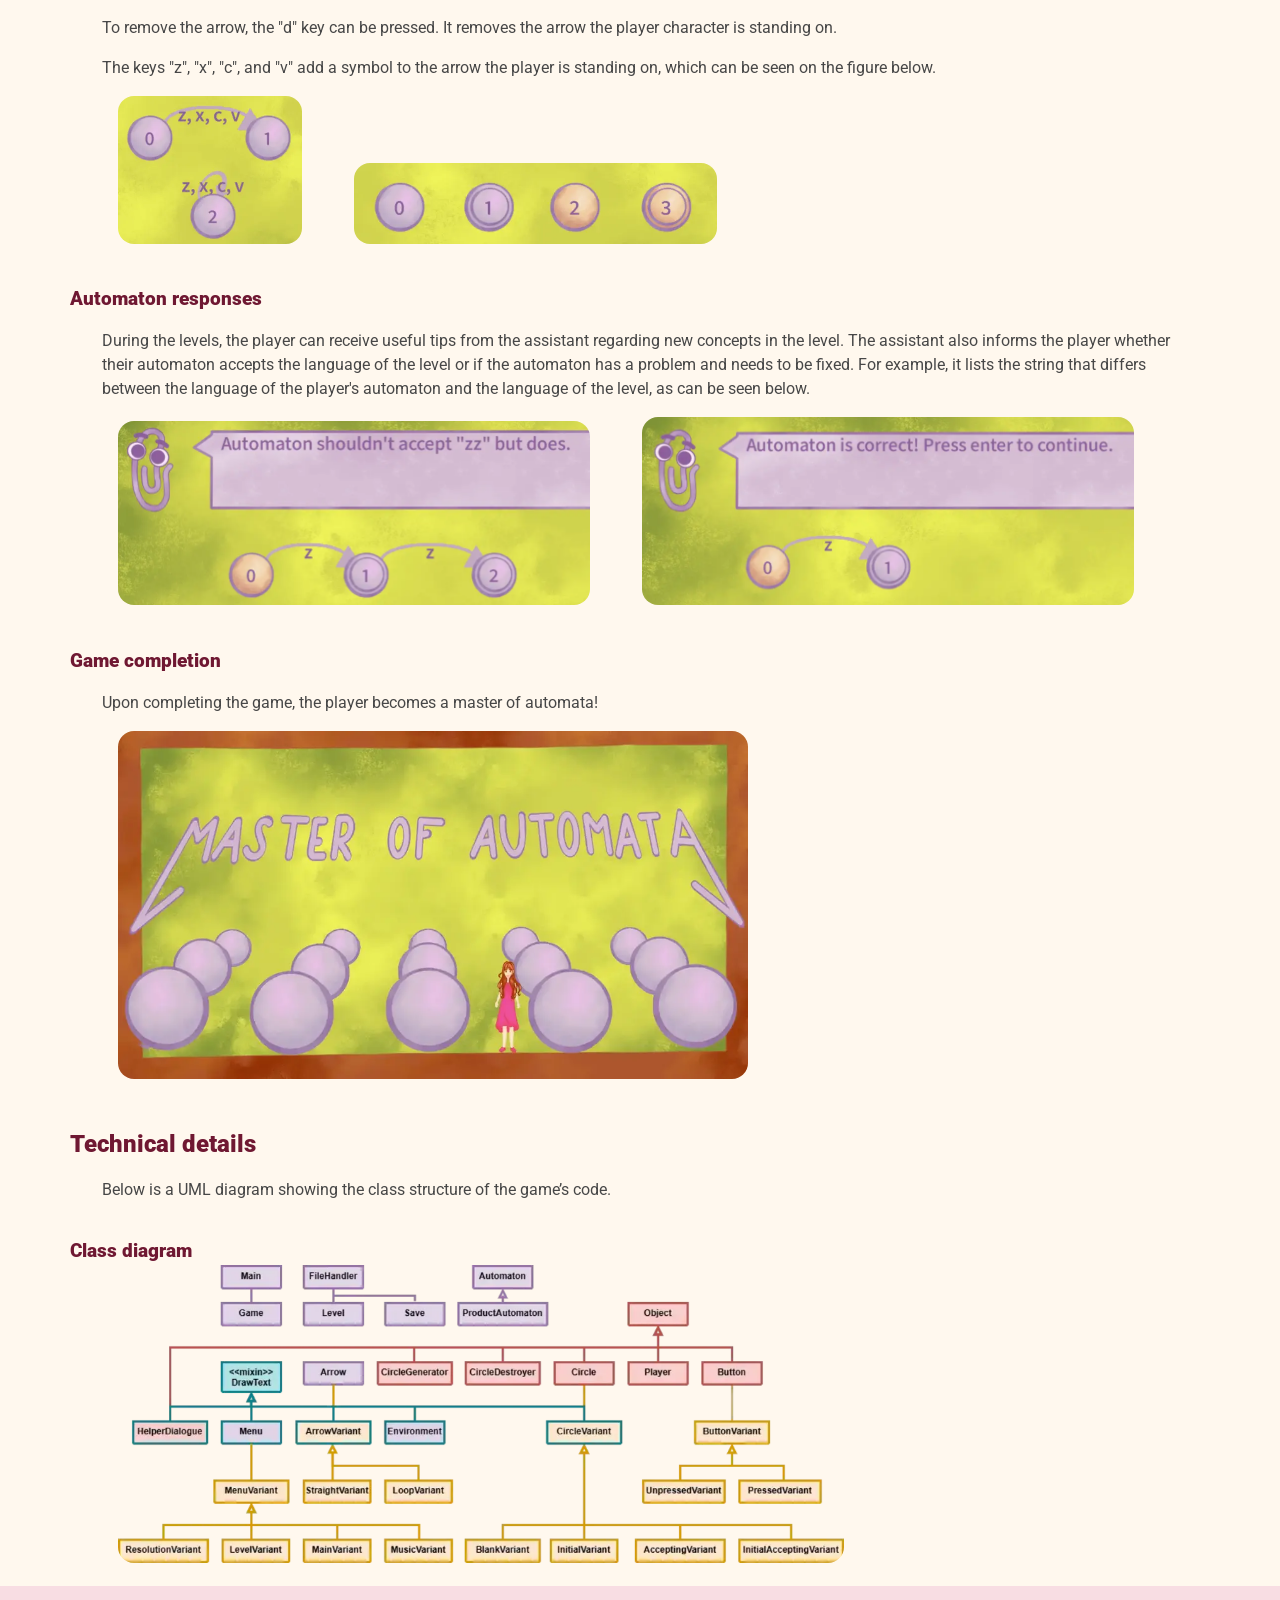
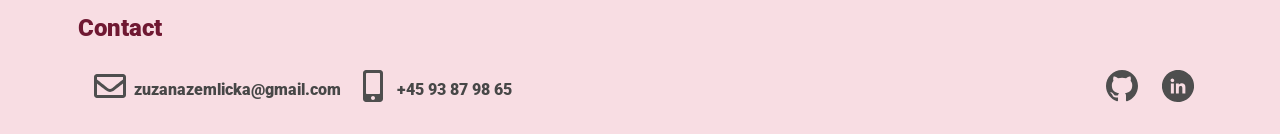
==== commit 9c6f8558: "Fix header and footer alignment" ====
--- a/automatontron.html
+++ b/automatontron.html
@@ -11,10 +11,18 @@
     </head>
 
     <body class="background-color--primary">
-        <header class="accent-color--primary section">
-            <div class="section-width padded-text-vertical">
-                <a href="index.html" class="link big-text padded-text-right thick-text">Home</a>
-                <a href="Zuzana_Zemlickova_Resume.pdf" class="link big-text padded-text-right thick-text">Résumé</a>
+        <header class="accent-color--primary">
+            <div class="section-width header">
+                <div>
+                    <a href="index.html" class="link big-text padded-text-right thick-text">Home</a>
+                    <a href="Zuzana_Zemlickova_Resume.pdf" class="link big-text padded-text-right thick-text">Résumé</a>
+                </div>
+                <div class="push">
+                    <a href="https://github.com/ZuZanaZZ">
+                        <img class="icon small-img" alt="github logo" src="assets/other/github-logo.svg"></a>
+                    <a href="https://www.linkedin.com/in/zuzana-žemličková/">
+                        <img class="icon small-img" alt="linkedin logo" src="assets/other/linkedin-logo.svg"></a>
+                </div>
             </div>
         </header>
         
@@ -183,19 +191,21 @@
             </div>
         </main>
             
-        <footer class="accent-color--primary footer">
+        <footer class="accent-color--primary">
             <div class="section-width">
-                <h2 class="title circle">Contact</h2>
-                    <div class="flex">
-                        <div class="flex--no-padding">
-                            <img class="small-img" alt="envelope icon" src="assets/other/envelope-regular.svg">
-                            <address class="padded-text-vertical thick-text">zuzanazemlicka@gmail.com</address>
+                <h2 class="title">Contact</h2>
+                    <div class="footer">
+                        <div class="flex">
+                            <div class="flex--no-padding">
+                                <img class="small-img" alt="envelope icon" src="assets/other/envelope-regular.svg">
+                                <address class="padded-text-vertical thick-text">zuzanazemlicka@gmail.com</address>
+                            </div>
+                            <div class="flex--no-padding">
+                                <img class="small-img" alt="mobile icon" src="assets/other/mobile-alt-solid.svg">
+                                <address class="padded-text-vertical thick-text">+45 93 87 98 65</address>
+                            </div>
                         </div>
-                        <div class="flex--no-padding">
-                            <img class="small-img" alt="mobile icon" src="assets/other/mobile-alt-solid.svg">
-                            <address class="padded-text-vertical thick-text">+45 93 87 98 65</address>
-                        </div>
-                        <div class="push">
+                        <div class="push flex">
                             <a href="https://github.com/ZuZanaZZ">
                                 <img class="icon small-img" alt="github logo" src="assets/other/github-logo.svg"></a>
                             <a href="https://www.linkedin.com/in/zuzana-žemličková/">
--- a/style.css
+++ b/style.css
@@ -1,9 +1,12 @@
 /*colors*/
 :root{
     --background-color--primary: #FFF8EE;
-    --accent-color--primary: #F8DDE3;
-    --accent-color--secondary: #CDEFE8;
-    --text-color: #6F1832;   
+    --ui-background-color: #F8DDE3;
+    --ui-background-color--hover: #F4D2DA;
+    --ui-background-color--active: #EDC4CF;
+    --accent-color--primary: #CDEFE8;
+    --text-color--title: #6F1832;
+    --text-color--text: #474747;
 }
 
 /*font*/
@@ -19,11 +22,12 @@
 }
 
 .accent-color--primary{
-    background-color: var(--accent-color--primary);
+    background-color: var(--ui-background-color);
 }
 
 .section-width{
     max-width: 1140px;
+    padding: 0 0 0 1em;
     margin: auto;
 }
 
@@ -42,18 +46,18 @@
 
 /*font*/
 p, a, address, span, li{
-    color: var(--text-color);
+    color: var(--text-color--text);
 }
 
 h1{
-    color: var(--text-color);
+    color: var(--text-color--title);
     font-size: 4em;
     margin: 0;
     font-weight: 900;
 }
 
 h2, h3{
-    color: var(--text-color);
+    color: var(--text-color--title);
     font-weight: 900;
 }
 
@@ -97,12 +101,12 @@
     font-size: medium;
     padding-left: 2em;
     margin: 0;
-    color: var(--text-color);
+    color: var(--text-color--title);
 }
 
 /*circles*/
 .avatar-circle{
-    background-color: var(--accent-color--secondary);
+    background-color: var(--accent-color--primary);
     border-radius: 50%;
 }
 
@@ -113,7 +117,7 @@
 
 .big-circle::before{
     content: "";
-    background-color: var(--accent-color--secondary);
+    background-color: var(--accent-color--primary);
     width: 80em;
     height: 80em;
     display: inline-block;
@@ -136,7 +140,7 @@
 
 .card-circle::before{
     content: "";
-    background-color: var(--accent-color--secondary);
+    background-color: var(--accent-color--primary);
     width: 11em;
     height: 11em;
     display: inline-block;
@@ -150,21 +154,27 @@
 .title{
     position: relative;
     z-index: 1;
-    padding: 1em 1em 0 0;
+    padding: 1em 0 0 0;
     margin: 0;
     font-weight: 900;
 }
 
+/*header*/
+.header{
+    display: flex;
+    gap: 1em;
+    padding: 1em;
+}
 
 /*icons*/
 .icon:hover{
-    background-color: var(--accent-color--secondary);
+    background-color: var(--ui-background-color--hover);
     transition: background-color 0.2s;
     border-radius: 50%;
 }
 
 .icon:active{
-    background-color: var(--accent-color--primary);
+    background-color: var(--ui-background-color--active);
     transition: background-color 0.2s;
     border-radius: 50%;
 }
@@ -175,11 +185,11 @@
 }
 
 .link:hover{
+    color: var(--text-color--title);
+}
+
+.link:active{
     color: black;
-}
-
-.link:active{
-    color: var(--text-color);
 }
 
 
@@ -197,7 +207,7 @@
     width: 25em;
     border-radius: 1em;
     position: absolute;
-    top: 0.5em;
+    top: -3em;
 }
 
 .flex-reverse{
@@ -241,11 +251,11 @@
 }
 
 .grid-card:hover{
-    background-color: var(--accent-color--secondary);
+    background-color: var(--ui-background-color--hover);
 }
 
 .grid-card:active{
-    background-color: var(--accent-color--primary);
+    background-color: var(--ui-background-color--active);
 }
 
 .grid-card--img{
@@ -320,6 +330,10 @@
     margin-left: auto;
 }
 
+.footer{
+    display: flex;
+}
+
 /*breakpoints: 1200, 960, 560, 360*/
 /*extra big*/
 @media (min-width: 1200px){ 
@@ -351,10 +365,6 @@
         flex-direction: column; 
     }
 
-    .flex-horizontal{
-        justify-content: center;
-    }
-
     .box-width-auto{
         display: contents;
     }
@@ -377,10 +387,6 @@
     }
 
     .education-card{
-        flex-direction: row;
-    }
-
-    .footer{
         flex-direction: row;
     }
 
@@ -409,16 +415,6 @@
         display: contents;
     }
 
-    .push{
-        display: contents;
-    }
-
-    .footer{
-        flex-direction: column;
-        margin: auto;
-        text-align: center;
-    }
-
     .medium-img{
         width: 40%;
         height: 40%;
